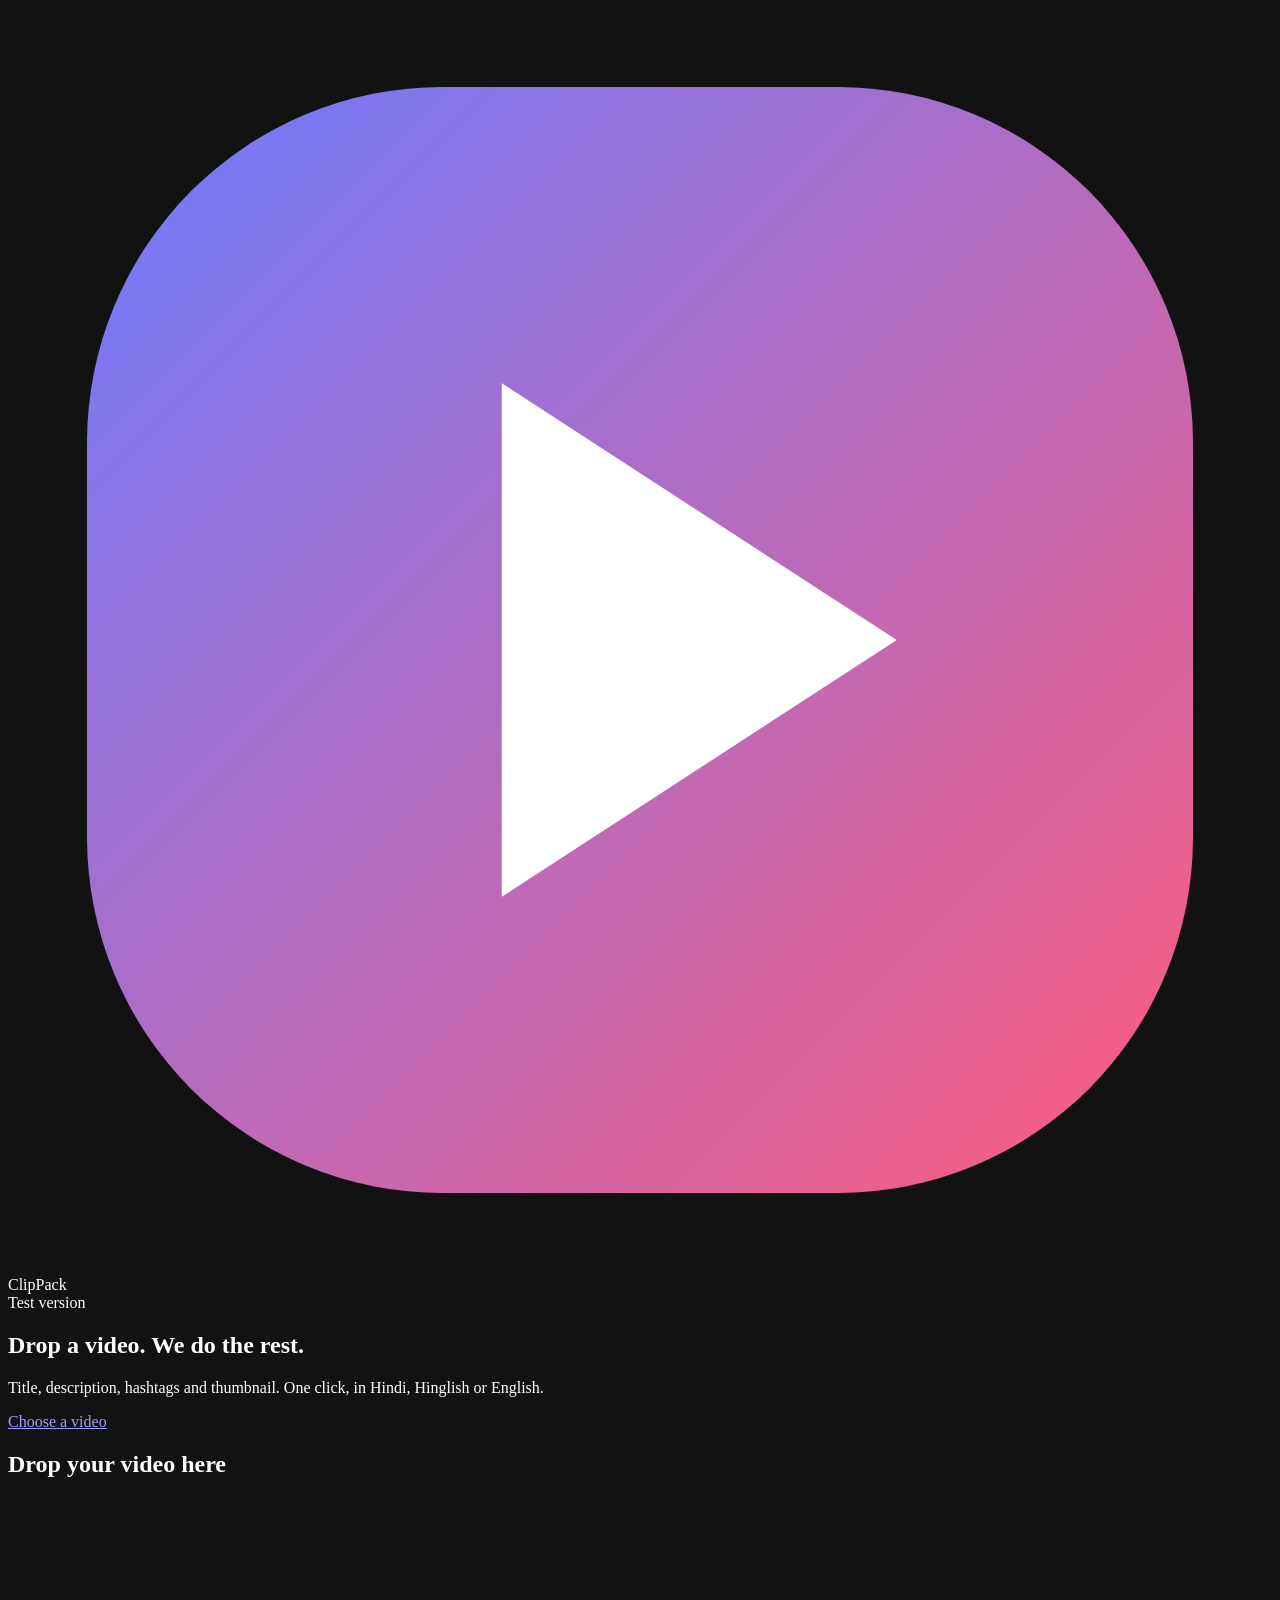
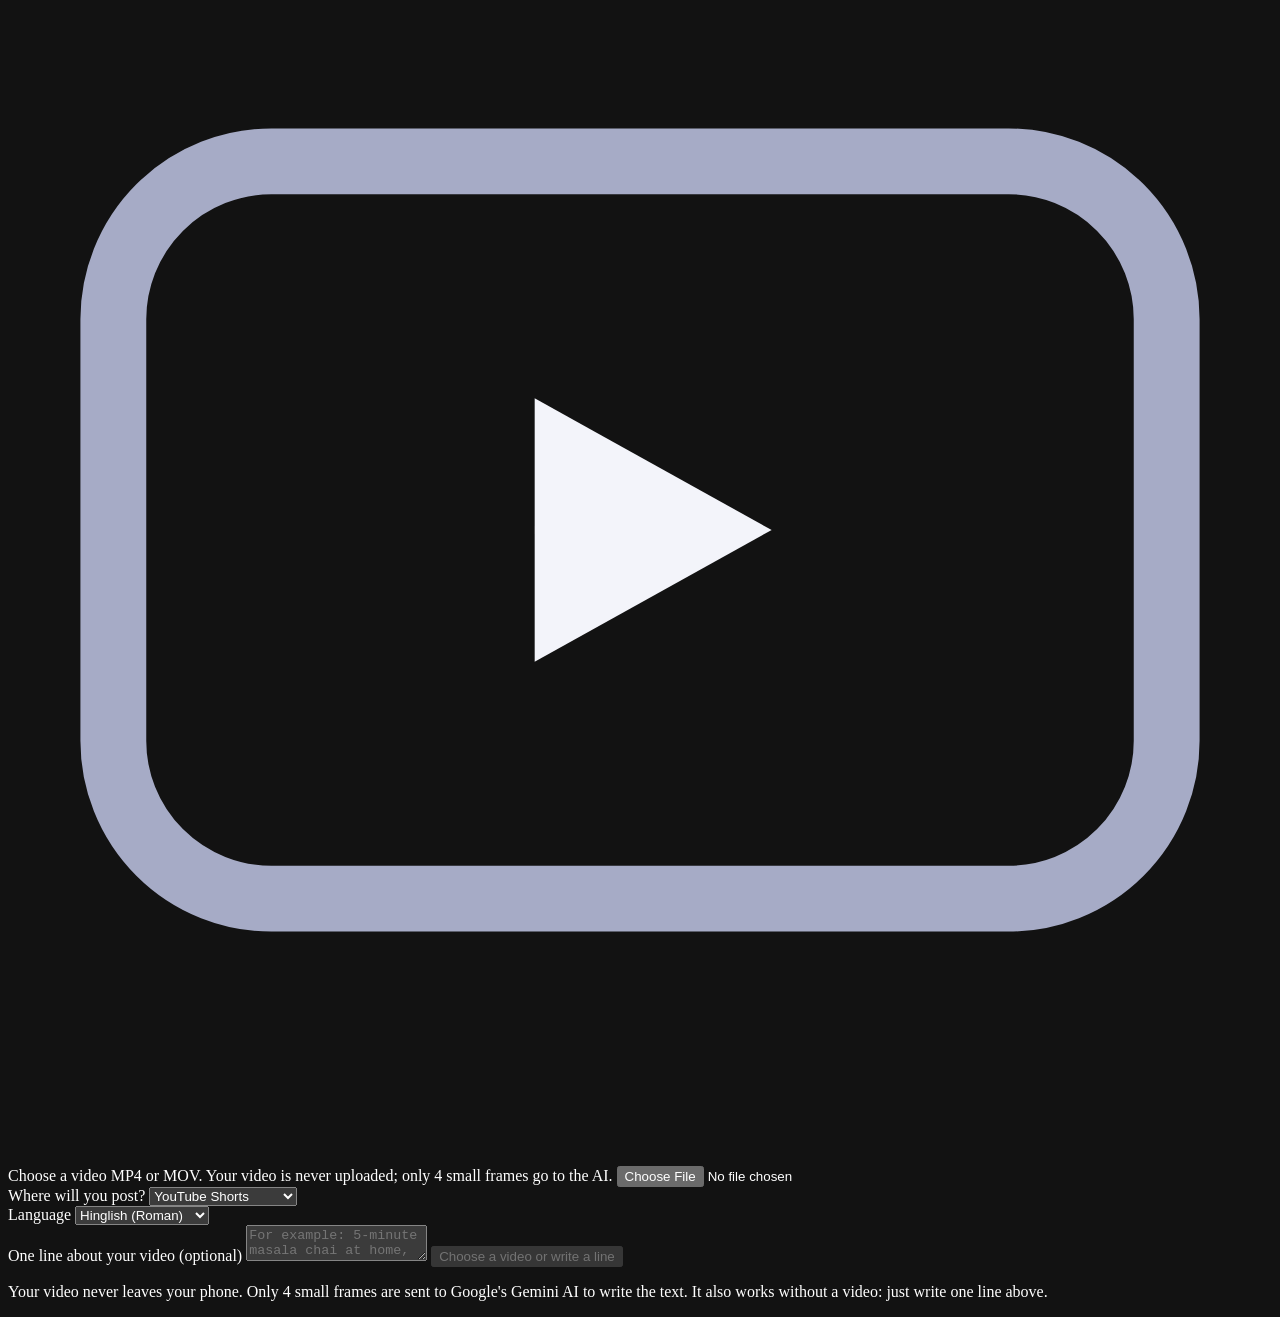
==== index.html @ c379666c "Create index.html" ====
<!doctype html>
<html lang="en">
<head>
<meta charset="utf-8">
<meta name="viewport" content="width=device-width, initial-scale=1, viewport-fit=cover">
<meta name="color-scheme" content="dark">
<title>ClipPack: drop in a video, we do the rest</title>
<meta name="description" content="Drop in a short video and get a title, description, hashtags and thumbnail in one click.">
<link rel="preconnect" href="https://fonts.googleapis.com">
<link rel="preconnect" href="https://fonts.gstatic.com" crossorigin>
<link href="https://fonts.googleapis.com/css2?family=Plus+Jakarta+Sans:wght@600;700;800&family=Hind:wght@400;500;700&display=swap" rel="stylesheet">
<link rel="stylesheet" href="style.css">
</head>
<body>

<section class="hero" id="hero">
  <div class="stage3d" aria-hidden="true"><div class="stars" id="stars"></div><div class="tilt" id="tilt"><div class="ring" id="ring"></div></div></div>
  <nav class="nav">
    <div class="brand">
      <svg viewBox="0 0 32 32" aria-hidden="true"><defs><linearGradient id="lg" x1="0" y1="0" x2="1" y2="1"><stop offset="0" stop-color="#6C7BFF"/><stop offset="1" stop-color="#FF5C7C"/></linearGradient></defs><rect x="2" y="2" width="28" height="28" rx="9" fill="url(#lg)"/><path d="M12.5 9.5v13l10-6.5z" fill="#fff"/></svg>
      ClipPack
    </div>
    <span class="pill">Test version</span>
  </nav>
  <div class="hero-copy">
    <div class="in">
      <h1>Drop a video. We do the rest.</h1>
      <p class="lede">Title, description, hashtags and thumbnail. One click, in Hindi, Hinglish or English.</p>
      <a class="cta" href="#studio">Choose a video</a>
    </div>
  </div>
</section>

<main class="studio" id="studio">
  <div class="panel">
    <h2>Drop your video here</h2>

    <label class="drop" id="drop" for="file">
      <svg viewBox="0 0 48 48" fill="none" aria-hidden="true"><rect x="4" y="10" width="40" height="28" rx="6" stroke="#A6ABC6" stroke-width="2.5"/><path d="M20 19v10l9-5z" fill="#F3F4FA"/></svg>
      <span class="drop-title" id="dropTitle">Choose a video</span>
      <span class="drop-sub" id="dropSub">MP4 or MOV. Your video is never uploaded; only 4 small frames go to the AI.</span>
    </label>
    <input class="sr" id="file" type="file" accept="video/*">

    <div class="grid">
      <div>
        <label class="field" for="platform">Where will you post?</label>
        <select id="platform">
          <option value="ytshorts">YouTube Shorts</option>
          <option value="ytlong">YouTube (long video)</option>
          <option value="reels">Instagram Reels</option>
          <option value="fb">Facebook</option>
        </select>
      </div>
      <div>
        <label class="field" for="lang">Language</label>
        <select id="lang">
          <option value="hinglish">Hinglish (Roman)</option>
          <option value="hindi">Hindi (Devanagari)</option>
          <option value="english">English</option>
        </select>
      </div>
    </div>

    <label class="field" for="hint">One line about your video (optional)</label>
    <textarea id="hint" placeholder="For example: 5-minute masala chai at home, or: my first day at the gym"></textarea>

    <button class="primary" id="go" type="button" disabled>Choose a video or write a line</button>
    <button class="ghost" id="stop" type="button" hidden style="margin-top:10px;width:100%">Stop</button>
    <div class="bar" id="bar" aria-hidden="true"></div>
    <p id="status" role="status" aria-live="polite"></p>
    <p class="note">Your video never leaves your phone. Only 4 small frames are sent to Google's Gemini AI to write the text. It also works without a video: just write one line above.</p>
  </div>

  <section class="out" id="stripWrap" hidden>
    <div class="sec-h"><h2>Video frames</h2></div>
    <p class="note" style="margin:0 0 12px">Tap a frame to use it for the thumbnail.</p>
    <div class="strip" id="strip"></div>
  </section>

  <section class="out" id="results" hidden>
    <p class="summary reveal" id="summary" style="--i:0"></p>

    <div class="block reveal" style="--i:1">
      <div class="sec-h"><h2>Title</h2></div>
      <ul class="titles" id="titles"></ul>
    </div>

    <div class="block reveal" style="--i:2">
      <div class="sec-h"><h2>Description</h2><button class="ghost" type="button" data-copy="description">Copy</button></div>
      <p class="pre" id="description"></p>
    </div>

    <div class="block reveal" style="--i:3">
      <div class="sec-h"><h2>Hashtags</h2><button class="ghost" type="button" data-copy="hashtags">Copy</button></div>
      <ul class="chips" id="hashtags"></ul>
    </div>

    <div class="block reveal" style="--i:4">
      <div class="sec-h"><h2>Tags (YouTube)</h2><button class="ghost" type="button" data-copy="tags">Copy</button></div>
      <p class="tags" id="tags"></p>
    </div>

    <div class="block reveal" style="--i:5">
      <div class="sec-h"><h2>Best time to post</h2></div>
      <p class="besttime" id="besttime"></p>
    </div>

    <div class="block reveal" style="--i:6">
      <div class="sec-h"><h2>Comment reply ideas</h2></div>
      <ul class="replies" id="replies"></ul>
    </div>

    <div class="block reveal" style="--i:7">
      <div class="sec-h"><h2>Thumbnail</h2></div>
      <div class="stylebar" id="stylebar" role="group" aria-label="Thumbnail style">
        <button class="stylechip" type="button" data-style="bold" aria-pressed="true">Bold</button>
        <button class="stylechip" type="button" data-style="minimal" aria-pressed="false">Minimal</button>
        <button class="stylechip" type="button" data-style="emoji" aria-pressed="false">Emoji</button>
        <button class="stylechip" type="button" data-style="ai" aria-pressed="false" id="aiChip" hidden>AI Photo</button>
      </div>
      <button class="ghost" id="genThumb" type="button" style="width:100%;margin-bottom:14px">Generate AI photo (beta, free)</button>
      <p id="thumbAiStatus" class="note" role="status" aria-live="polite"></p>
      <div class="tiltbox" id="tiltbox"><div class="tiltwrap" id="tiltwrap"><canvas id="thumb" width="1080" height="1920" aria-label="Thumbnail preview"></canvas></div></div>
      <div class="thumbbar">
        <div>
          <label class="field" for="thumbText">Text on the thumbnail</label>
          <input type="text" id="thumbText" maxlength="30">
        </div>
        <button class="primary" id="dl" type="button">Save thumbnail</button>
      </div>
      <p id="dlmsg" class="note" role="status"></p>
    </div>

    <p class="foot reveal" style="--i:8">This doesn't use trending data yet, only your video frames and your line. Read the AI's suggestions once before posting.</p>
  </section>
</main>

<script src="hero.js"></script>

<script src="app.js"></script>
</body>
</html>
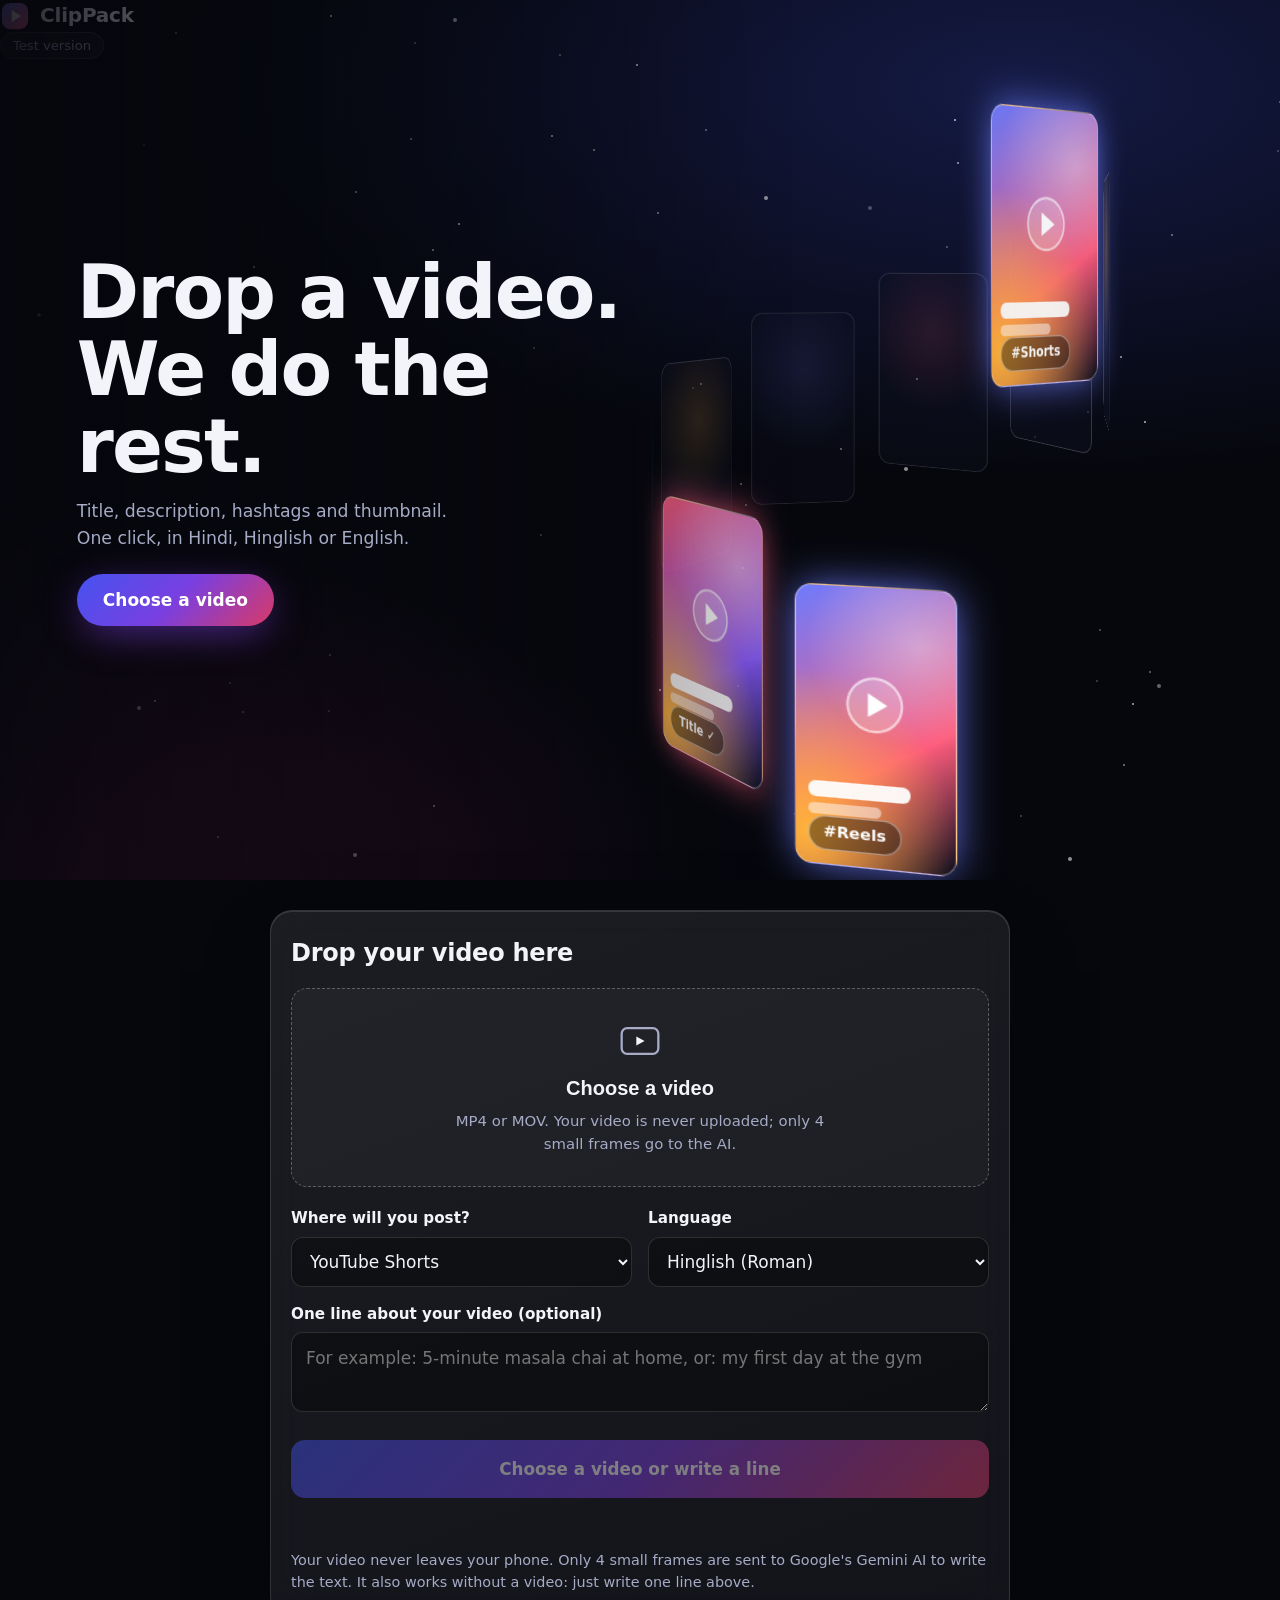
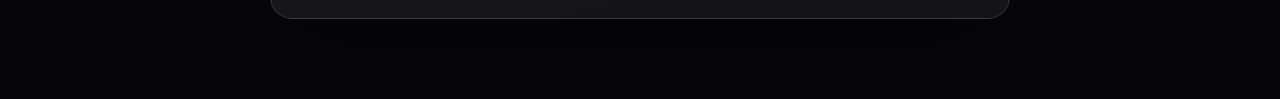
==== commit 3006f87c: "Update index.html" ====
--- a/index.html
+++ b/index.html
@@ -141,3 +141,4 @@
 <script src="app.js"></script>
 </body>
 </html>
+
--- a/style.css
+++ b/style.css
@@ -0,0 +1,156 @@
+:root{
+  --bg:#06070D; --bg2:#0C0E1B; --glass:rgba(255,255,255,.055); --glass2:rgba(255,255,255,.09);
+  --line:rgba(255,255,255,.13); --text:#F3F4FA; --mute:#A6ABC6;
+  --indigo:#6C7BFF; --coral:#FF5C7C; --gold:#FFB43A; --mint:#47E0B8; --err:#FF8A80;
+  --btn:linear-gradient(135deg,#4453F0 0%,#7A3FE0 50%,#D93A66 100%);
+  color-scheme:dark;
+  box-sizing:border-box;
+  padding-top:env(safe-area-inset-top,0px);
+  padding-bottom:env(safe-area-inset-bottom,0px);
+}
+/* This page is deliberately dark in every viewer theme; tokens are restated so theme switches never change it. */
+@media (prefers-color-scheme: dark){
+  :root:not([data-theme="light"]){ --bg:#06070D; --text:#F3F4FA; --mute:#A6ABC6; }
+}
+:root[data-theme="dark"]{ --bg:#06070D; --text:#F3F4FA; --mute:#A6ABC6; }
+html{scroll-padding-top:env(safe-area-inset-top,0px); scroll-behavior:smooth;}
+*,*::before,*::after{box-sizing:border-box;}
+body{
+  margin:0; background:var(--bg); color:var(--text);
+  font-family:"Hind",system-ui,-apple-system,"Segoe UI",sans-serif; font-size:17px; line-height:1.55;
+  overflow-x:hidden;
+}
+h1,h2,.brand{font-family:"Plus Jakarta Sans","Hind",system-ui,sans-serif; margin:0;}
+
+/* ---------- hero ---------- */
+.hero{position:relative; min-height:640px; min-height:min(100svh,880px); overflow:hidden; isolation:isolate;
+  background:radial-gradient(120% 80% at 80% 10%,#141a44 0%,transparent 55%),radial-gradient(90% 70% at 0% 100%,#3a0f2b 0%,transparent 60%),var(--bg);}
+.hero.no3d .nav{position:absolute; z-index:3; top:0; left:0; right:0; display:flex; align-items:center; justify-content:space-between; padding:18px 20px;}
+.brand{display:flex; align-items:center; gap:10px; font-weight:800; font-size:1.25rem; letter-spacing:-.01em;}
+.brand svg{width:30px; height:30px; display:block;}
+.pill{font-size:.82rem; padding:5px 12px; border:1px solid var(--line); border-radius:999px; background:var(--glass); backdrop-filter:blur(10px); -webkit-backdrop-filter:blur(10px); color:var(--mute);}
+.hero-copy{position:absolute; z-index:2; left:0; right:0; bottom:0; padding:90px 20px 34px;
+  background:linear-gradient(to top,var(--bg) 40%,rgba(6,7,13,0) 100%);}
+.hero-copy .in{max-width:560px;}
+h1{font-weight:800; font-size:clamp(2.4rem,9.4vw,4.7rem); line-height:1.02; letter-spacing:-.025em;}
+.lede{margin:14px 0 0; font-size:1.08rem; color:var(--mute); max-width:36ch;}
+.cta{display:inline-flex; align-items:center; gap:10px; margin-top:22px; min-height:52px; padding:0 26px; border-radius:999px;
+  background:var(--btn); color:#fff; font-weight:700; text-decoration:none; box-shadow:0 10px 40px -8px rgba(122,63,224,.7);}
+.cta:hover{filter:brightness(1.1);}
+.cta:focus-visible,button:focus-visible,select:focus-visible,textarea:focus-visible,input:focus-visible,.frame:focus-visible{outline:3px solid var(--gold); outline-offset:3px;}
+@media (min-width:900px){
+  .hero-copy{top:0; display:flex; align-items:center; background:linear-gradient(to right,rgba(6,7,13,.85) 0%,rgba(6,7,13,0) 62%); padding:0 6vw;}
+}
+
+
+/* ---------- 3D hero (pure CSS 3D) ---------- */
+.stage3d{position:absolute; inset:0; z-index:0; perspective:1100px; perspective-origin:50% 30%; overflow:hidden; pointer-events:none;}
+.stars{position:absolute; left:0; top:0; width:2px; height:2px; border-radius:50%;}
+.tilt{position:absolute; inset:0; transform-style:preserve-3d; will-change:transform;}
+.ring{--cw:clamp(70px,21vw,116px); --ch:calc(var(--cw) * 1.78); --r:calc(var(--cw) * 1.7);
+  position:absolute; left:50%; top:30%; width:0; height:0; transform-style:preserve-3d; will-change:transform;}
+@media (min-width:900px){ .ring{--cw:128px; left:68%; top:50%;} }
+.card3d{position:absolute; width:var(--cw); height:var(--ch); left:calc(var(--cw) / -2); top:calc(var(--ch) / -2); transform-style:preserve-3d;
+  transform:translateY(calc((var(--i) - 4) * var(--cw) * 0.38 + var(--bob,0px))) rotateY(calc(var(--i) * 40deg)) translateZ(var(--r));}
+.face{position:absolute; inset:0; border-radius:calc(var(--cw) * .11); overflow:hidden; backface-visibility:hidden; -webkit-backface-visibility:hidden; opacity:var(--o,1); border:1px solid rgba(255,255,255,.4);}
+.face.front{
+  background:radial-gradient(120% 60% at 78% 20%,rgba(255,255,255,.38),transparent 60%),radial-gradient(140% 90% at 8% 88%,var(--c3),transparent 65%),linear-gradient(150deg,var(--c1) 0%,var(--c2) 62%,#0b0d1c 100%);
+  box-shadow:0 0 34px -4px var(--c1);}
+.face.back{transform:rotateY(180deg); background:#0b0d1c;}
+.face.back::before{content:""; position:absolute; inset:0; background:radial-gradient(90% 60% at 50% 30%,var(--c1),transparent 70%); opacity:.35;}
+.play{position:absolute; left:50%; top:42%; width:36%; aspect-ratio:1; transform:translate(-50%,-50%); border-radius:50%; background:rgba(255,255,255,.2); border:2px solid rgba(255,255,255,.6);}
+.play::after{content:""; position:absolute; left:36%; top:26%; width:38%; height:48%; background:#fff; clip-path:polygon(0 0,100% 50%,0 100%);}
+.bar{position:absolute; left:8%; right:8%; bottom:33%; height:1.6%; background:rgba(255,255,255,.28); border-radius:4px;}
+.bar::before{content:""; display:block; width:38%; height:100%; background:#fff; border-radius:4px;}
+.l1{position:absolute; left:8%; bottom:24%; width:64%; height:5.5%; background:rgba(255,255,255,.94); border-radius:6px;}
+.l2{position:absolute; left:8%; bottom:17.5%; width:46%; height:4%; background:rgba(255,255,255,.5); border-radius:6px;}
+.chip{position:absolute; left:8%; bottom:5%; font:700 calc(var(--cw) * .1)/1 "Plus Jakarta Sans",system-ui,sans-serif; color:#fff; padding:.5em .85em; border-radius:99px; background:rgba(0,0,0,.4); border:1px solid rgba(255,255,255,.45);}
+
+/* ---------- studio ---------- */
+.studio{max-width:780px; margin:0 auto; padding:30px 20px 80px;}
+.panel{position:relative; padding:24px 20px; border:1px solid var(--line); border-radius:22px;
+  background:linear-gradient(160deg,var(--glass2),var(--glass)); backdrop-filter:blur(18px); -webkit-backdrop-filter:blur(18px);
+  box-shadow:0 30px 80px -30px rgba(0,0,0,.8), inset 0 1px 0 rgba(255,255,255,.12);}
+.panel h2{font-size:1.5rem; font-weight:800; letter-spacing:-.01em; margin-bottom:16px;}
+.drop{display:flex; flex-direction:column; align-items:center; text-align:center; gap:6px; cursor:pointer; padding:30px 16px;
+  border:1.5px dashed rgba(255,255,255,.28); border-radius:16px; background:rgba(255,255,255,.03); transition:border-color .2s, background .2s;}
+.drop:hover{border-color:var(--indigo); background:rgba(108,123,255,.08);}
+.drop:focus-within{outline:3px solid var(--gold); outline-offset:3px;}
+.drop.has{border-style:solid; border-color:var(--mint); background:rgba(71,224,184,.07);}
+.drop svg{width:44px; height:44px; margin-bottom:4px;}
+.drop-title{font-family:"Plus Jakarta Sans","Hind",sans-serif; font-weight:800; font-size:1.25rem; overflow-wrap:anywhere;}
+.drop-sub{color:var(--mute); font-size:.93rem; max-width:40ch;}
+.sr{position:absolute; width:1px; height:1px; overflow:hidden; clip:rect(0 0 0 0); white-space:nowrap;}
+.grid{display:grid; grid-template-columns:1fr; gap:16px; margin:20px 0 16px;}
+@media (min-width:560px){.grid{grid-template-columns:1fr 1fr;}}
+label.field{display:block; font-weight:700; margin:0 0 6px; font-size:.95rem;}
+select,textarea,input[type=text]{width:100%; font:inherit; color:var(--text); background:rgba(0,0,0,.35); border:1px solid var(--line); border-radius:12px; padding:12px 14px; min-height:50px;}
+select option{background:#12142a; color:#F3F4FA;}
+textarea{resize:vertical; min-height:80px;}
+button{font:inherit; cursor:pointer;}
+.primary{position:relative; width:100%; min-height:58px; margin-top:20px; border:0; border-radius:14px; background:var(--btn); color:#fff; font-weight:700; font-size:1.05rem;
+  box-shadow:0 14px 44px -12px rgba(122,63,224,.85), inset 0 1px 0 rgba(255,255,255,.3); transition:transform .15s, filter .15s;}
+.primary:hover:not(:disabled){filter:brightness(1.12); transform:translateY(-1px);}
+.primary:active:not(:disabled){transform:translateY(1px);}
+.primary:disabled{opacity:.45; cursor:not-allowed; box-shadow:none;}
+.ghost{min-height:42px; padding:0 16px; border:1px solid var(--line); border-radius:12px; background:var(--glass); color:var(--text); font-weight:500; white-space:nowrap;}
+.ghost:hover{border-color:var(--indigo); background:rgba(108,123,255,.12);}
+.bar{height:3px; margin-top:16px; border-radius:3px; background:rgba(255,255,255,.08); overflow:hidden; opacity:0; transition:opacity .3s;}
+.bar.on{opacity:1;}
+.bar::after{content:""; display:block; height:100%; width:40%; background:linear-gradient(90deg,transparent,var(--indigo),var(--coral),transparent); animation:slide 1.3s linear infinite;}
+@keyframes slide{from{transform:translateX(-100%)}to{transform:translateX(260%)}}
+#status{min-height:1.6em; margin:12px 0 0; font-weight:500;}
+#status.err{color:var(--err);} #status.ok{color:var(--mint);}
+.note{color:var(--mute); font-size:.9rem; margin:12px 0 0;}
+
+/* ---------- results ---------- */
+section.out{margin-top:40px;}
+.sec-h{display:flex; align-items:center; justify-content:space-between; gap:12px; margin-bottom:12px;}
+.sec-h h2{font-size:1.2rem; font-weight:800;}
+.summary{margin:0 0 6px; padding:14px 16px; border-left:3px solid var(--gold); background:var(--glass); border-radius:0 12px 12px 0; color:var(--text);}
+.block{padding:22px 0; border-top:1px solid var(--line);}
+.reveal{opacity:0; transform:translateY(18px);}
+.show .reveal{animation:rise .7s cubic-bezier(.2,.7,.2,1) both; animation-delay:calc(var(--i,0) * 90ms);}
+@keyframes rise{to{opacity:1; transform:none;}}
+
+.strip{position:relative; display:grid; grid-template-columns:repeat(4,1fr); gap:8px; padding:26px 10px; background:rgba(255,255,255,.04); border:1px solid var(--line); border-radius:14px;}
+.strip::before,.strip::after{content:""; position:absolute; left:0; right:0; height:8px; background:repeating-linear-gradient(90deg,rgba(255,255,255,.18) 0 8px,transparent 8px 20px);}
+.strip::before{top:9px;} .strip::after{bottom:9px;}
+.frame{position:relative; padding:0; border:2px solid transparent; background:#000; overflow:hidden; aspect-ratio:3/4; border-radius:8px; transition:transform .2s, border-color .2s, box-shadow .2s;}
+.frame:hover{transform:translateY(-3px);}
+.frame img{width:100%; height:100%; object-fit:cover; display:block;}
+.frame[aria-pressed="true"]{border-color:var(--gold); box-shadow:0 0 0 3px rgba(255,180,58,.25), 0 12px 30px -8px rgba(255,180,58,.6);}
+.frame .tag{position:absolute; left:0; bottom:0; background:var(--gold); color:#1A1200; font-size:.72rem; font-weight:700; padding:1px 7px;}
+
+.titles{list-style:none; margin:0; padding:0;}
+.titles li{display:flex; align-items:flex-start; justify-content:space-between; gap:14px; padding:16px 0; border-bottom:1px solid var(--line);}
+.titles li:first-child{padding-top:4px;} .titles li:last-child{border-bottom:0;}
+.titles .t{font-weight:700; font-size:1.18rem; line-height:1.35; overflow-wrap:anywhere;}
+.titles .n{display:block; margin-top:4px; font-weight:400; color:var(--mute); font-size:.85rem;}
+.pre{white-space:pre-wrap; margin:0; padding:16px; background:var(--glass); border:1px solid var(--line); border-radius:14px; overflow-wrap:anywhere;}
+.chips{display:flex; flex-wrap:wrap; gap:8px; margin:0; padding:0; list-style:none;}
+.chips li{padding:6px 12px; border:1px solid rgba(108,123,255,.5); background:rgba(108,123,255,.12); border-radius:999px; font-weight:500; overflow-wrap:anywhere;}
+.tags{color:var(--mute); font-size:.95rem;}
+.besttime{margin:0; padding:14px 16px; background:rgba(71,224,184,.1); border:1px solid rgba(71,224,184,.4); border-radius:14px; color:var(--text); font-weight:500;}
+.replies{list-style:none; margin:0; padding:0; display:grid; gap:10px;}
+.replies li{display:flex; align-items:flex-start; justify-content:space-between; gap:12px; padding:12px 14px; background:var(--glass); border:1px solid var(--line); border-radius:14px; overflow-wrap:anywhere;}
+.stylebar{display:flex; gap:8px; margin:0 0 14px;}
+.stylechip{min-height:40px; padding:0 16px; border-radius:999px; border:1px solid var(--line); background:transparent; color:var(--mute); font-weight:600; font:inherit;}
+.stylechip[aria-pressed="true"]{background:var(--btn); color:#fff; border-color:transparent;}
+.note.err{color:var(--err);}
+.stylechip[hidden]{display:none;}
+
+.tiltbox{perspective:1000px; display:flex; justify-content:center; padding:26px 0 14px;}
+.tiltwrap{position:relative; transform-style:preserve-3d; transform:rotateX(var(--rx,0deg)) rotateY(var(--ry,0deg)); transition:transform .18s ease-out;}
+.tiltwrap::before{content:""; position:absolute; inset:8% 6% -6%; background:var(--btn); filter:blur(46px); opacity:.55; z-index:-1; border-radius:24px;}
+canvas#thumb{display:block; max-width:100%; height:auto; max-height:min(66vh,540px); width:auto; border-radius:16px; border:1px solid var(--line); background:#000; box-shadow:0 30px 60px -20px rgba(0,0,0,.9);}
+.thumbbar{display:grid; gap:12px; grid-template-columns:1fr;}
+@media (min-width:600px){.thumbbar{grid-template-columns:1fr auto; align-items:end;}}
+.thumbbar .primary{margin-top:0; width:auto; padding:0 24px;}
+.foot{margin-top:30px; color:var(--mute); font-size:.9rem;}
+
+@media (prefers-reduced-motion: reduce){
+  html{scroll-behavior:auto;}
+  *{animation:none!important; transition:none!important;}
+  .reveal{opacity:1; transform:none;}
+}
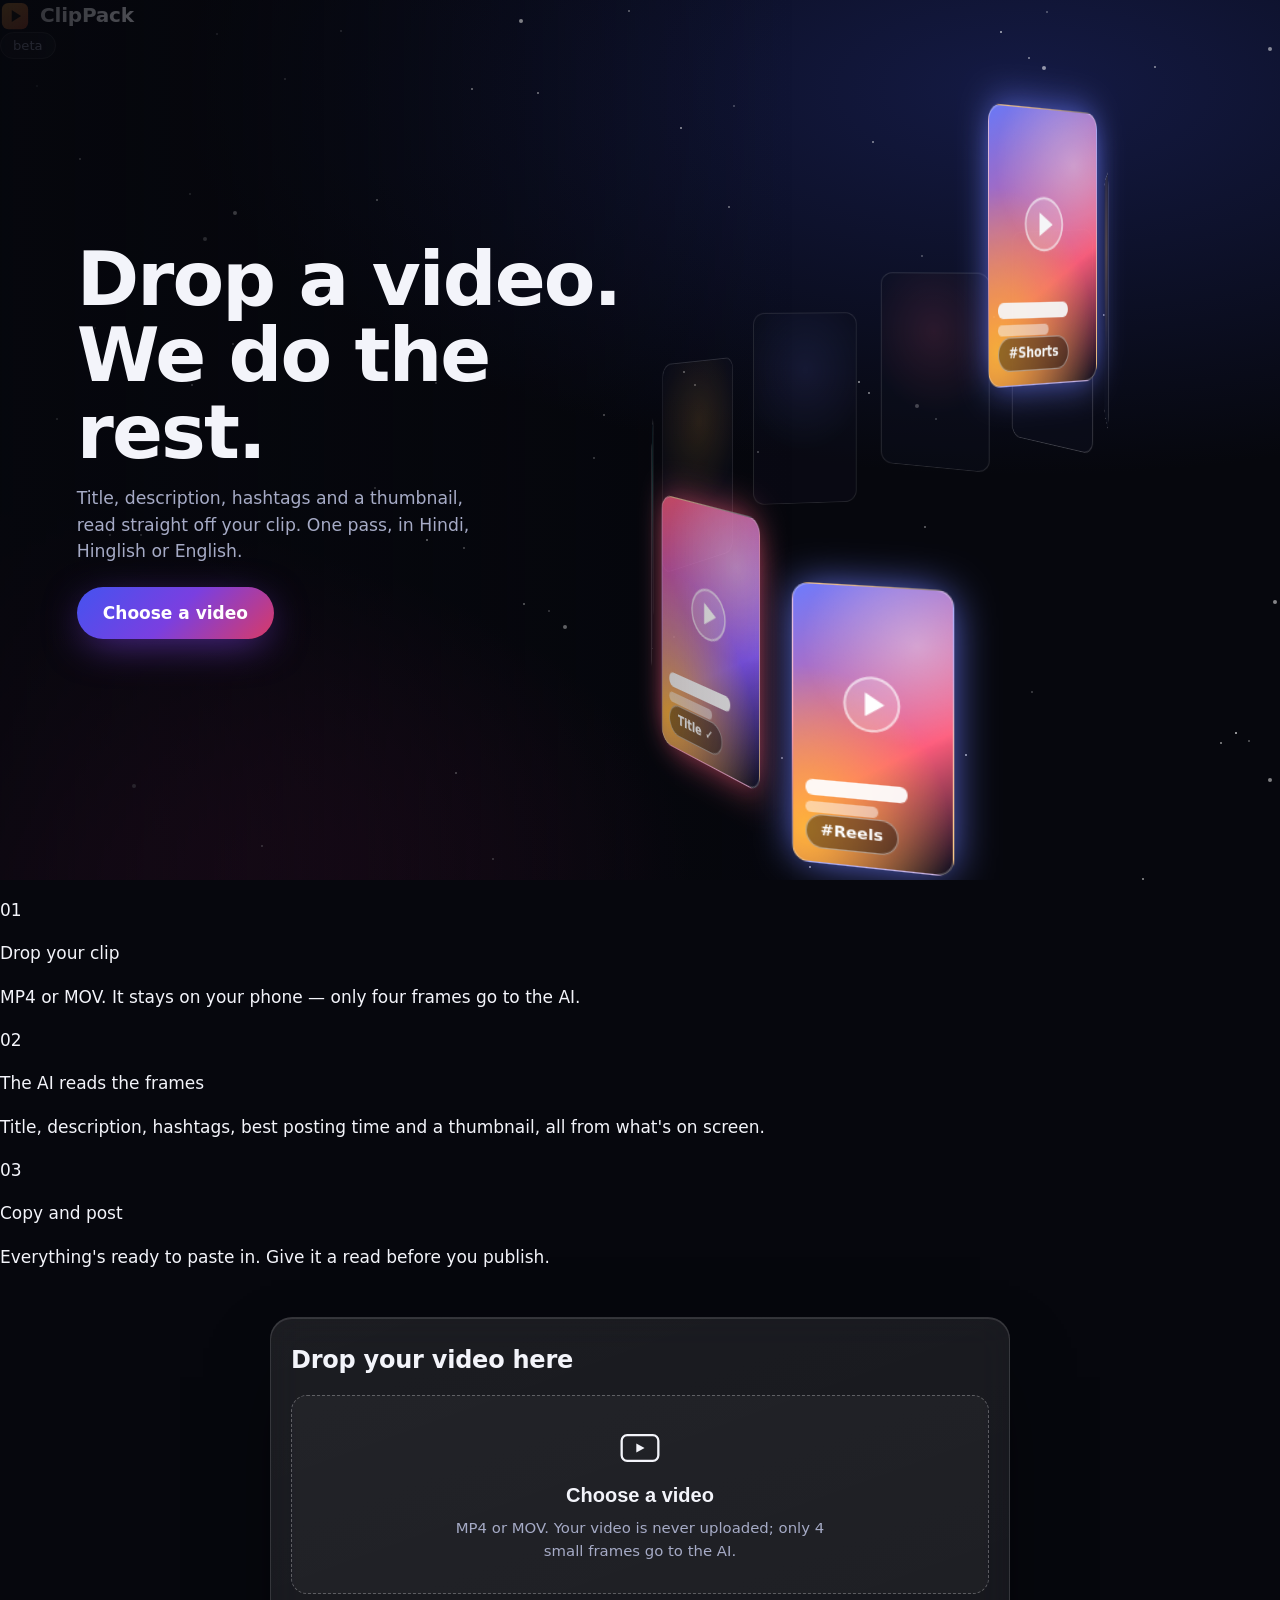
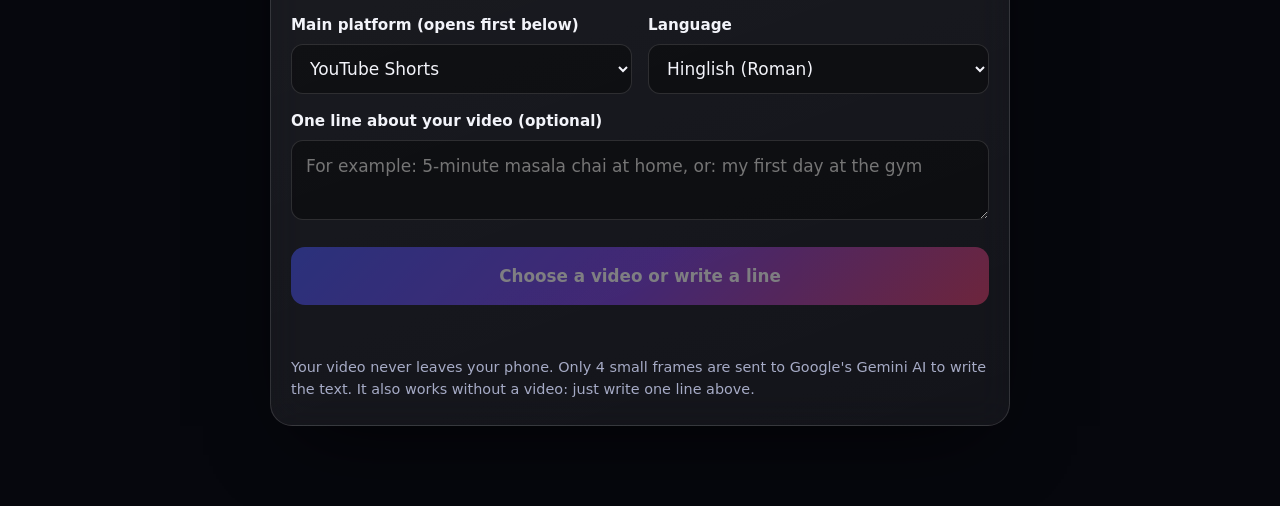
==== commit a7e6227d: "index.html Updated various elements in the index.html file including styles, text content, and struc" ====
--- a/index.html
+++ b/index.html
@@ -8,7 +8,7 @@
 <meta name="description" content="Drop in a short video and get a title, description, hashtags and thumbnail in one click.">
 <link rel="preconnect" href="https://fonts.googleapis.com">
 <link rel="preconnect" href="https://fonts.gstatic.com" crossorigin>
-<link href="https://fonts.googleapis.com/css2?family=Plus+Jakarta+Sans:wght@600;700;800&family=Hind:wght@400;500;700&display=swap" rel="stylesheet">
+<link href="https://fonts.googleapis.com/css2?family=Fraunces:opsz,wght@9..144,500;9..144,600&family=Archivo:wght@400;500;600;700&family=Space+Mono:wght@400;700&display=swap" rel="stylesheet">
 <link rel="stylesheet" href="style.css">
 </head>
 <body>
@@ -17,17 +17,35 @@
   <div class="stage3d" aria-hidden="true"><div class="stars" id="stars"></div><div class="tilt" id="tilt"><div class="ring" id="ring"></div></div></div>
   <nav class="nav">
     <div class="brand">
-      <svg viewBox="0 0 32 32" aria-hidden="true"><defs><linearGradient id="lg" x1="0" y1="0" x2="1" y2="1"><stop offset="0" stop-color="#6C7BFF"/><stop offset="1" stop-color="#FF5C7C"/></linearGradient></defs><rect x="2" y="2" width="28" height="28" rx="9" fill="url(#lg)"/><path d="M12.5 9.5v13l10-6.5z" fill="#fff"/></svg>
+      <svg viewBox="0 0 32 32" aria-hidden="true"><defs><linearGradient id="lg" x1="0" y1="0" x2="1" y2="1"><stop offset="0" stop-color="#E7A23C"/><stop offset="1" stop-color="#B7492A"/></linearGradient></defs><rect x="2" y="2" width="28" height="28" rx="7" fill="url(#lg)"/><path d="M12.5 9.5v13l10-6.5z" fill="#1B130A"/></svg>
       ClipPack
     </div>
-    <span class="pill">Test version</span>
+    <span class="pill">beta</span>
   </nav>
   <div class="hero-copy">
     <div class="in">
       <h1>Drop a video. We do the rest.</h1>
-      <p class="lede">Title, description, hashtags and thumbnail. One click, in Hindi, Hinglish or English.</p>
+      <p class="lede">Title, description, hashtags and a thumbnail, read straight off your clip. One pass, in Hindi, Hinglish or English.</p>
       <a class="cta" href="#studio">Choose a video</a>
     </div>
+  </div>
+</section>
+
+<section class="steps" aria-label="How it works">
+  <div class="step">
+    <p class="step-n">01</p>
+    <p class="step-t">Drop your clip</p>
+    <p class="step-d">MP4 or MOV. It stays on your phone — only four frames go to the AI.</p>
+  </div>
+  <div class="step">
+    <p class="step-n">02</p>
+    <p class="step-t">The AI reads the frames</p>
+    <p class="step-d">Title, description, hashtags, best posting time and a thumbnail, all from what's on screen.</p>
+  </div>
+  <div class="step">
+    <p class="step-n">03</p>
+    <p class="step-t">Copy and post</p>
+    <p class="step-d">Everything's ready to paste in. Give it a read before you publish.</p>
   </div>
 </section>
 
@@ -36,7 +54,7 @@
     <h2>Drop your video here</h2>
 
     <label class="drop" id="drop" for="file">
-      <svg viewBox="0 0 48 48" fill="none" aria-hidden="true"><rect x="4" y="10" width="40" height="28" rx="6" stroke="#A6ABC6" stroke-width="2.5"/><path d="M20 19v10l9-5z" fill="#F3F4FA"/></svg>
+      <svg viewBox="0 0 48 48" fill="none" aria-hidden="true"><rect x="4" y="10" width="40" height="28" rx="6" stroke="currentColor" stroke-width="2.5"/><path d="M20 19v10l9-5z" fill="currentColor"/></svg>
       <span class="drop-title" id="dropTitle">Choose a video</span>
       <span class="drop-sub" id="dropSub">MP4 or MOV. Your video is never uploaded; only 4 small frames go to the AI.</span>
     </label>
@@ -44,7 +62,7 @@
 
     <div class="grid">
       <div>
-        <label class="field" for="platform">Where will you post?</label>
+        <label class="field" for="platform">Main platform (opens first below)</label>
         <select id="platform">
           <option value="ytshorts">YouTube Shorts</option>
           <option value="ytlong">YouTube (long video)</option>
@@ -67,7 +85,7 @@
 
     <button class="primary" id="go" type="button" disabled>Choose a video or write a line</button>
     <button class="ghost" id="stop" type="button" hidden style="margin-top:10px;width:100%">Stop</button>
-    <div class="bar" id="bar" aria-hidden="true"></div>
+    <div class="loadbar" id="bar" aria-hidden="true"></div>
     <p id="status" role="status" aria-live="polite"></p>
     <p class="note">Your video never leaves your phone. Only 4 small frames are sent to Google's Gemini AI to write the text. It also works without a video: just write one line above.</p>
   </div>
@@ -82,36 +100,69 @@
     <p class="summary reveal" id="summary" style="--i:0"></p>
 
     <div class="block reveal" style="--i:1">
-      <div class="sec-h"><h2>Title</h2></div>
-      <ul class="titles" id="titles"></ul>
+      <div class="sec-h"><h2>Optimization score</h2></div>
+      <div class="score">
+        <div class="score-top"><span class="score-num" id="scoreNum">0</span><span class="score-max">/100</span></div>
+        <div class="score-bar"><div class="score-fill" id="scoreFill"></div></div>
+        <p class="note" id="scoreReason" style="margin-top:8px"></p>
+      </div>
     </div>
 
     <div class="block reveal" style="--i:2">
-      <div class="sec-h"><h2>Description</h2><button class="ghost" type="button" data-copy="description">Copy</button></div>
-      <p class="pre" id="description"></p>
+      <div class="sec-h"><h2>Topic</h2></div>
+      <p class="chips" style="display:flex"><span class="cat-chip" id="category"></span></p>
     </div>
 
     <div class="block reveal" style="--i:3">
-      <div class="sec-h"><h2>Hashtags</h2><button class="ghost" type="button" data-copy="hashtags">Copy</button></div>
-      <ul class="chips" id="hashtags"></ul>
+      <div class="sec-h"><h2>Hook ideas</h2></div>
+      <ul class="replies" id="hooks"></ul>
     </div>
 
     <div class="block reveal" style="--i:4">
-      <div class="sec-h"><h2>Tags (YouTube)</h2><button class="ghost" type="button" data-copy="tags">Copy</button></div>
+      <div class="sec-h"><h2>Title, description &amp; hashtags</h2><button class="ghost" type="button" id="copyAll">Copy all</button></div>
+      <div class="ptabs" id="ptabs" role="group" aria-label="Platform">
+        <button class="stylechip" type="button" data-p="ytshorts" aria-pressed="false">Shorts</button>
+        <button class="stylechip" type="button" data-p="reels" aria-pressed="false">Reels</button>
+        <button class="stylechip" type="button" data-p="fb" aria-pressed="false">Facebook</button>
+        <button class="stylechip" type="button" data-p="ytlong" aria-pressed="false">YT long</button>
+      </div>
+      <p class="titles-single" id="pTitle"></p>
+      <p class="pre" id="pDescription" style="margin-top:10px"></p>
+      <ul class="chips" id="pHashtags" style="margin-top:10px"></ul>
+    </div>
+
+    <div class="block reveal" style="--i:5">
+      <div class="sec-h"><h2>Tags (YouTube search)</h2><button class="ghost" type="button" data-copy="tags">Copy</button></div>
       <p class="tags" id="tags"></p>
     </div>
 
-    <div class="block reveal" style="--i:5">
+    <div class="block reveal" style="--i:6">
+      <div class="sec-h"><h2>Thumbnail visual idea</h2></div>
+      <p class="pre" id="thumbIdea"></p>
+    </div>
+
+    <div class="block reveal" style="--i:7">
       <div class="sec-h"><h2>Best time to post</h2></div>
       <p class="besttime" id="besttime"></p>
     </div>
 
-    <div class="block reveal" style="--i:6">
+    <div class="block reveal" style="--i:8">
+      <div class="sec-h"><h2>Reused-content check</h2></div>
+      <p class="risk" id="riskNote"></p>
+      <p class="note">A rough read from the frames only, not a copyright check. When in doubt, use your own footage and audio.</p>
+    </div>
+
+    <div class="block reveal" style="--i:9">
+      <div class="sec-h"><h2>Ways to improve it</h2></div>
+      <ol class="improve" id="improvements"></ol>
+    </div>
+
+    <div class="block reveal" style="--i:10">
       <div class="sec-h"><h2>Comment reply ideas</h2></div>
       <ul class="replies" id="replies"></ul>
     </div>
 
-    <div class="block reveal" style="--i:7">
+    <div class="block reveal" style="--i:11">
       <div class="sec-h"><h2>Thumbnail</h2></div>
       <div class="stylebar" id="stylebar" role="group" aria-label="Thumbnail style">
         <button class="stylechip" type="button" data-style="bold" aria-pressed="true">Bold</button>
@@ -132,7 +183,7 @@
       <p id="dlmsg" class="note" role="status"></p>
     </div>
 
-    <p class="foot reveal" style="--i:8">This doesn't use trending data yet, only your video frames and your line. Read the AI's suggestions once before posting.</p>
+    <p class="foot reveal" style="--i:12">This doesn't use trending data yet, only your video frames and your line. Read the AI's suggestions once before posting.</p>
   </section>
 </main>
 
@@ -141,4 +192,3 @@
 <script src="app.js"></script>
 </body>
 </html>
-
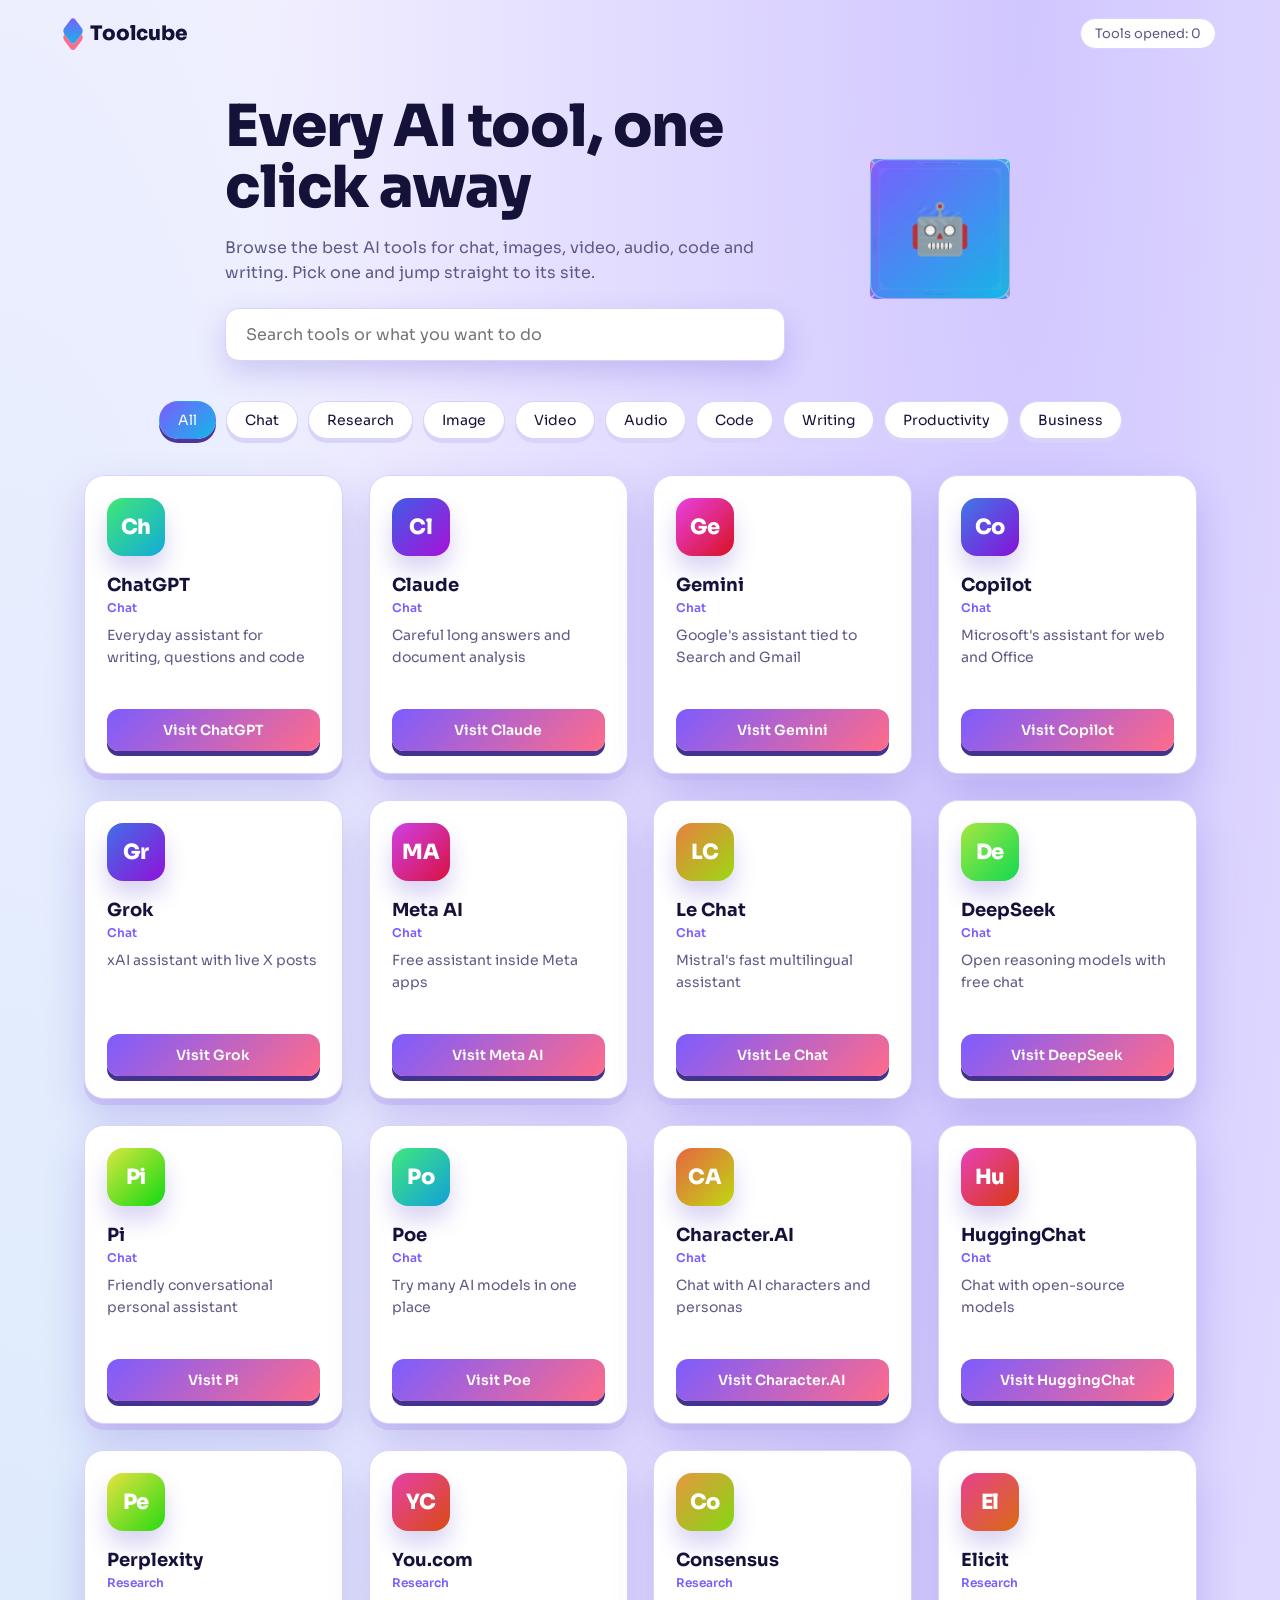
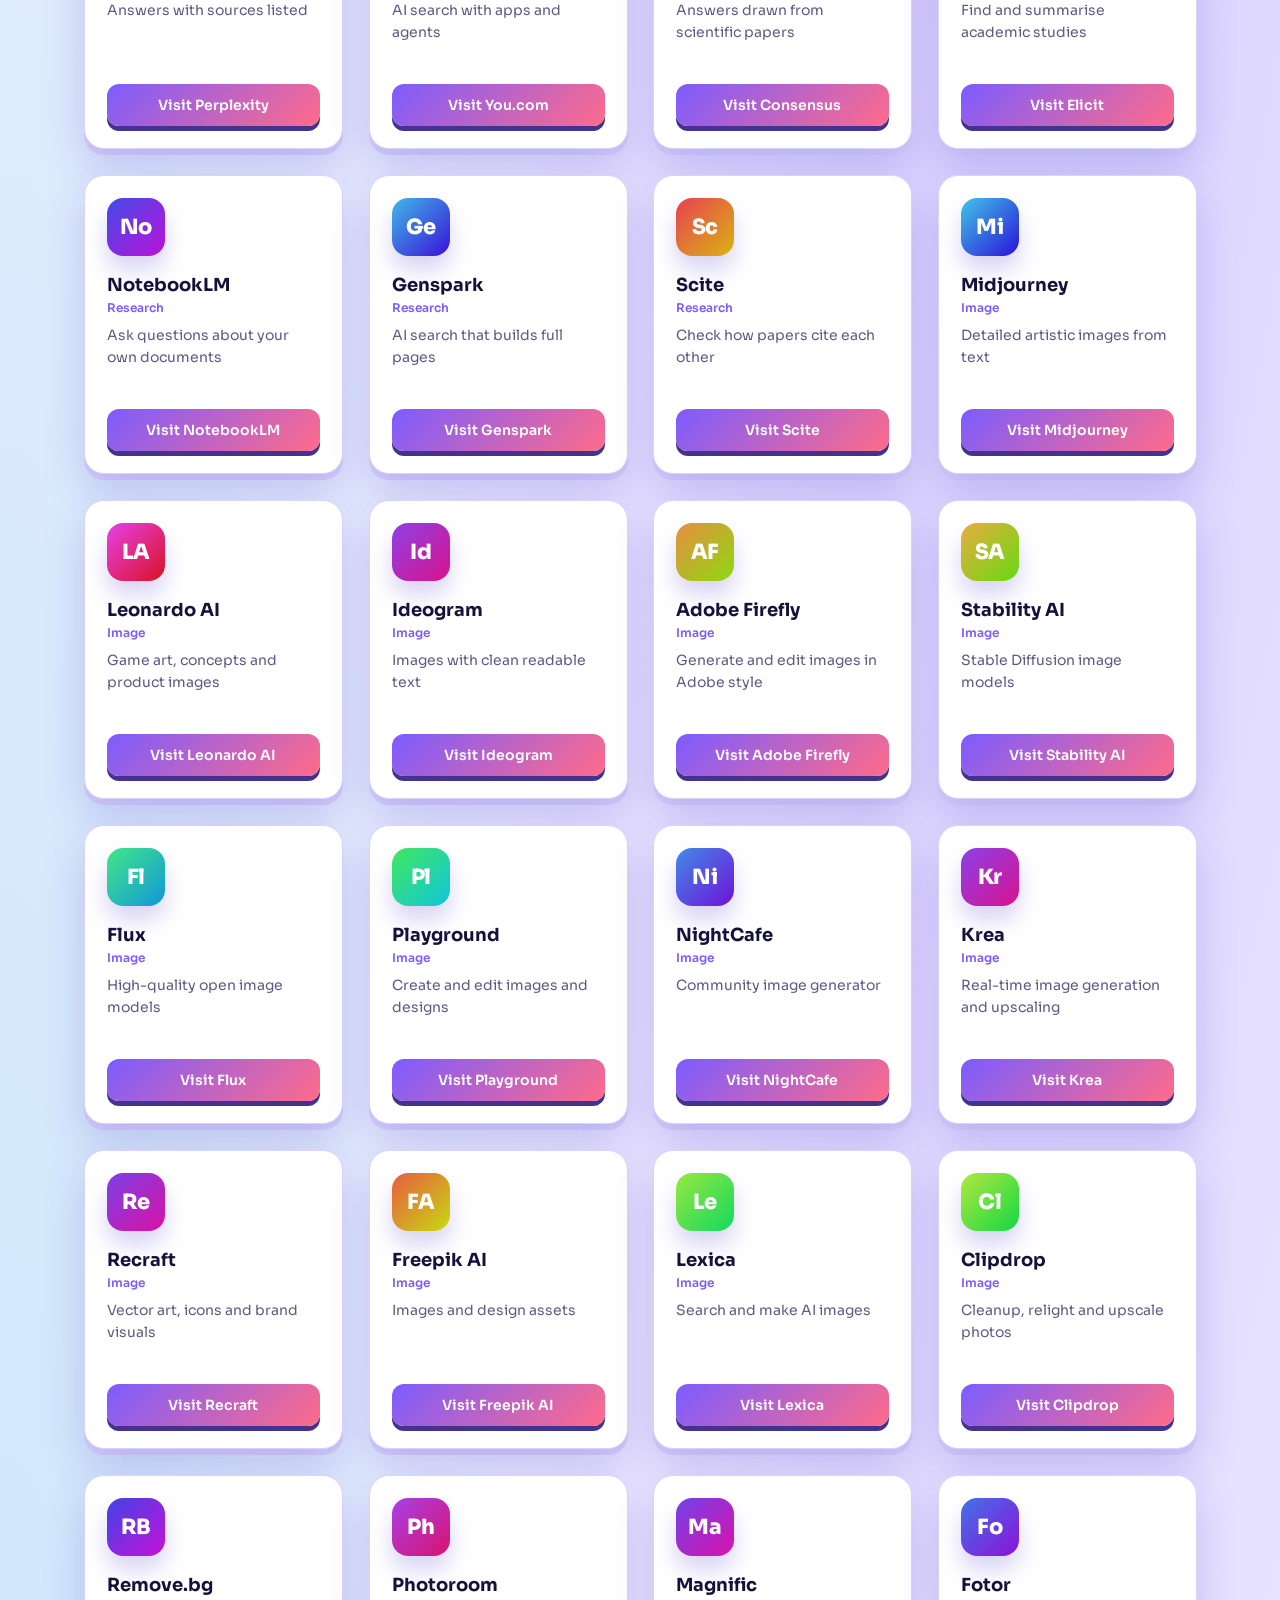
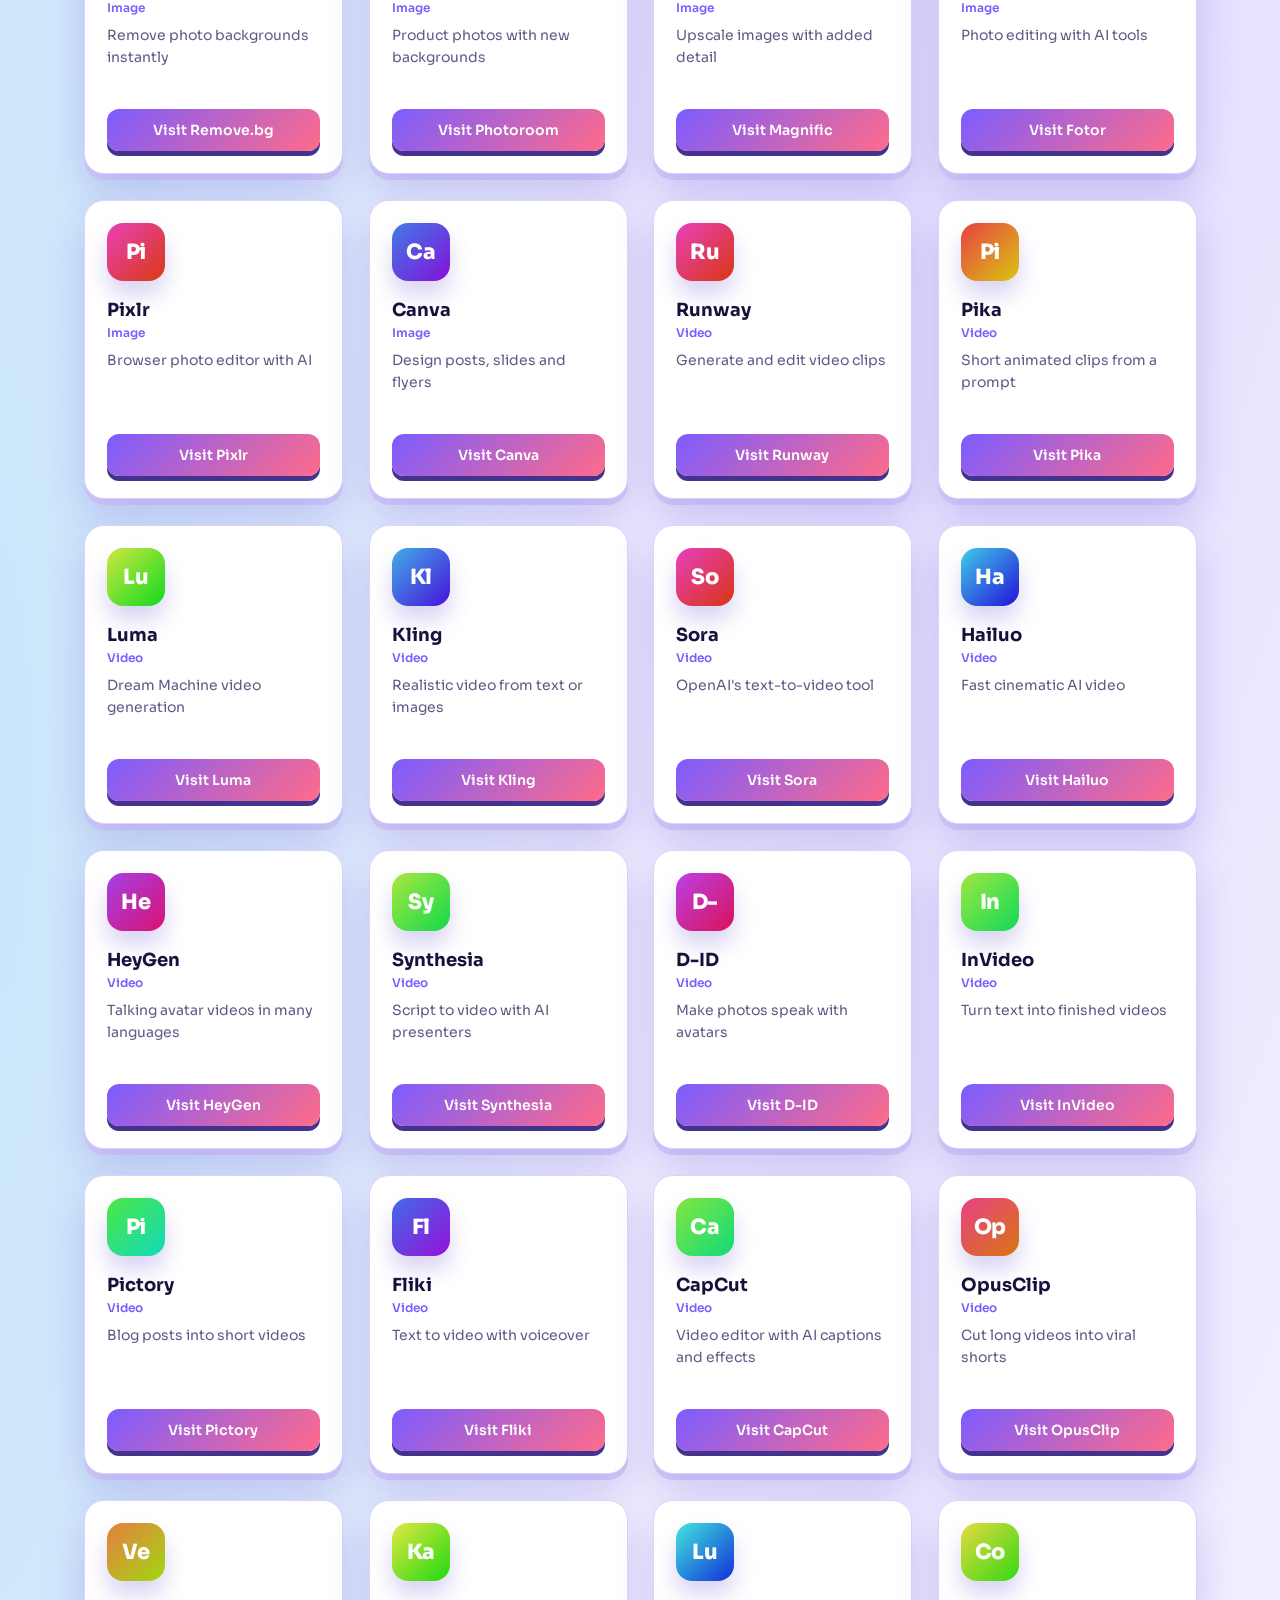
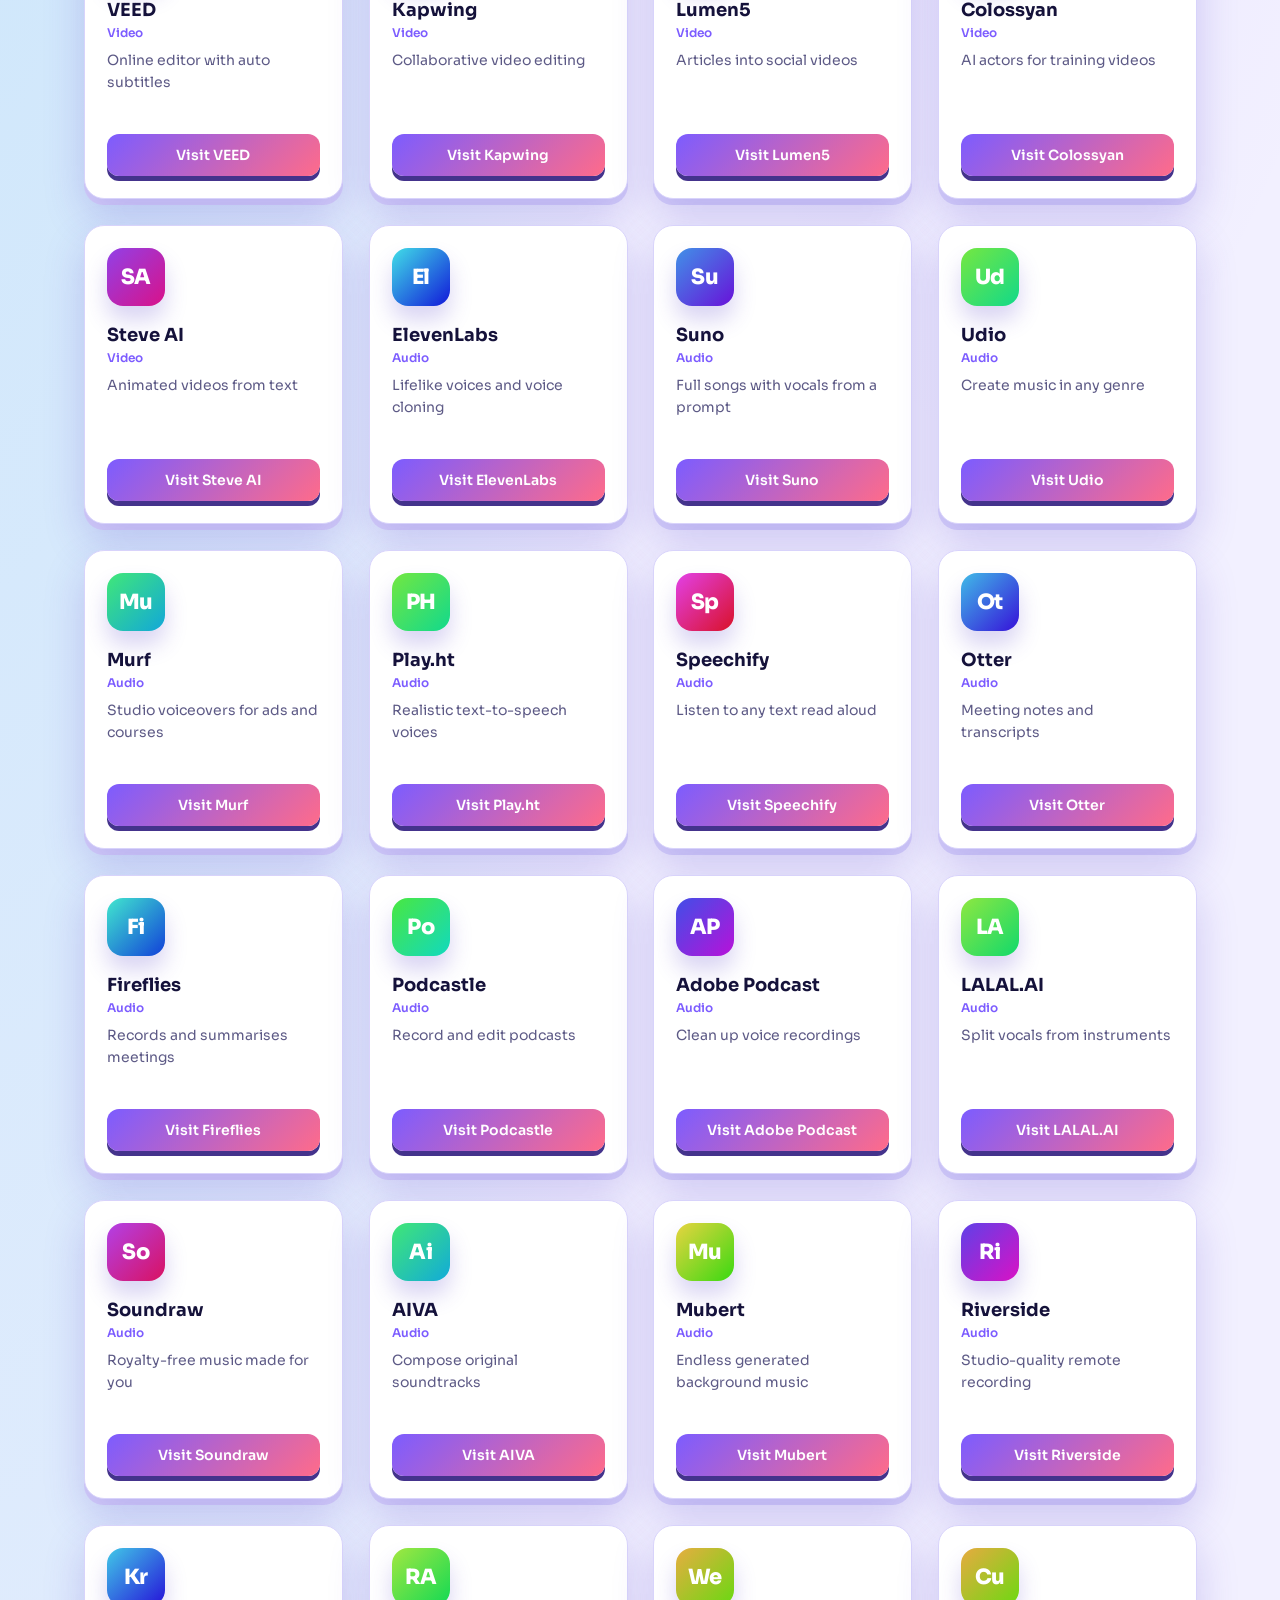
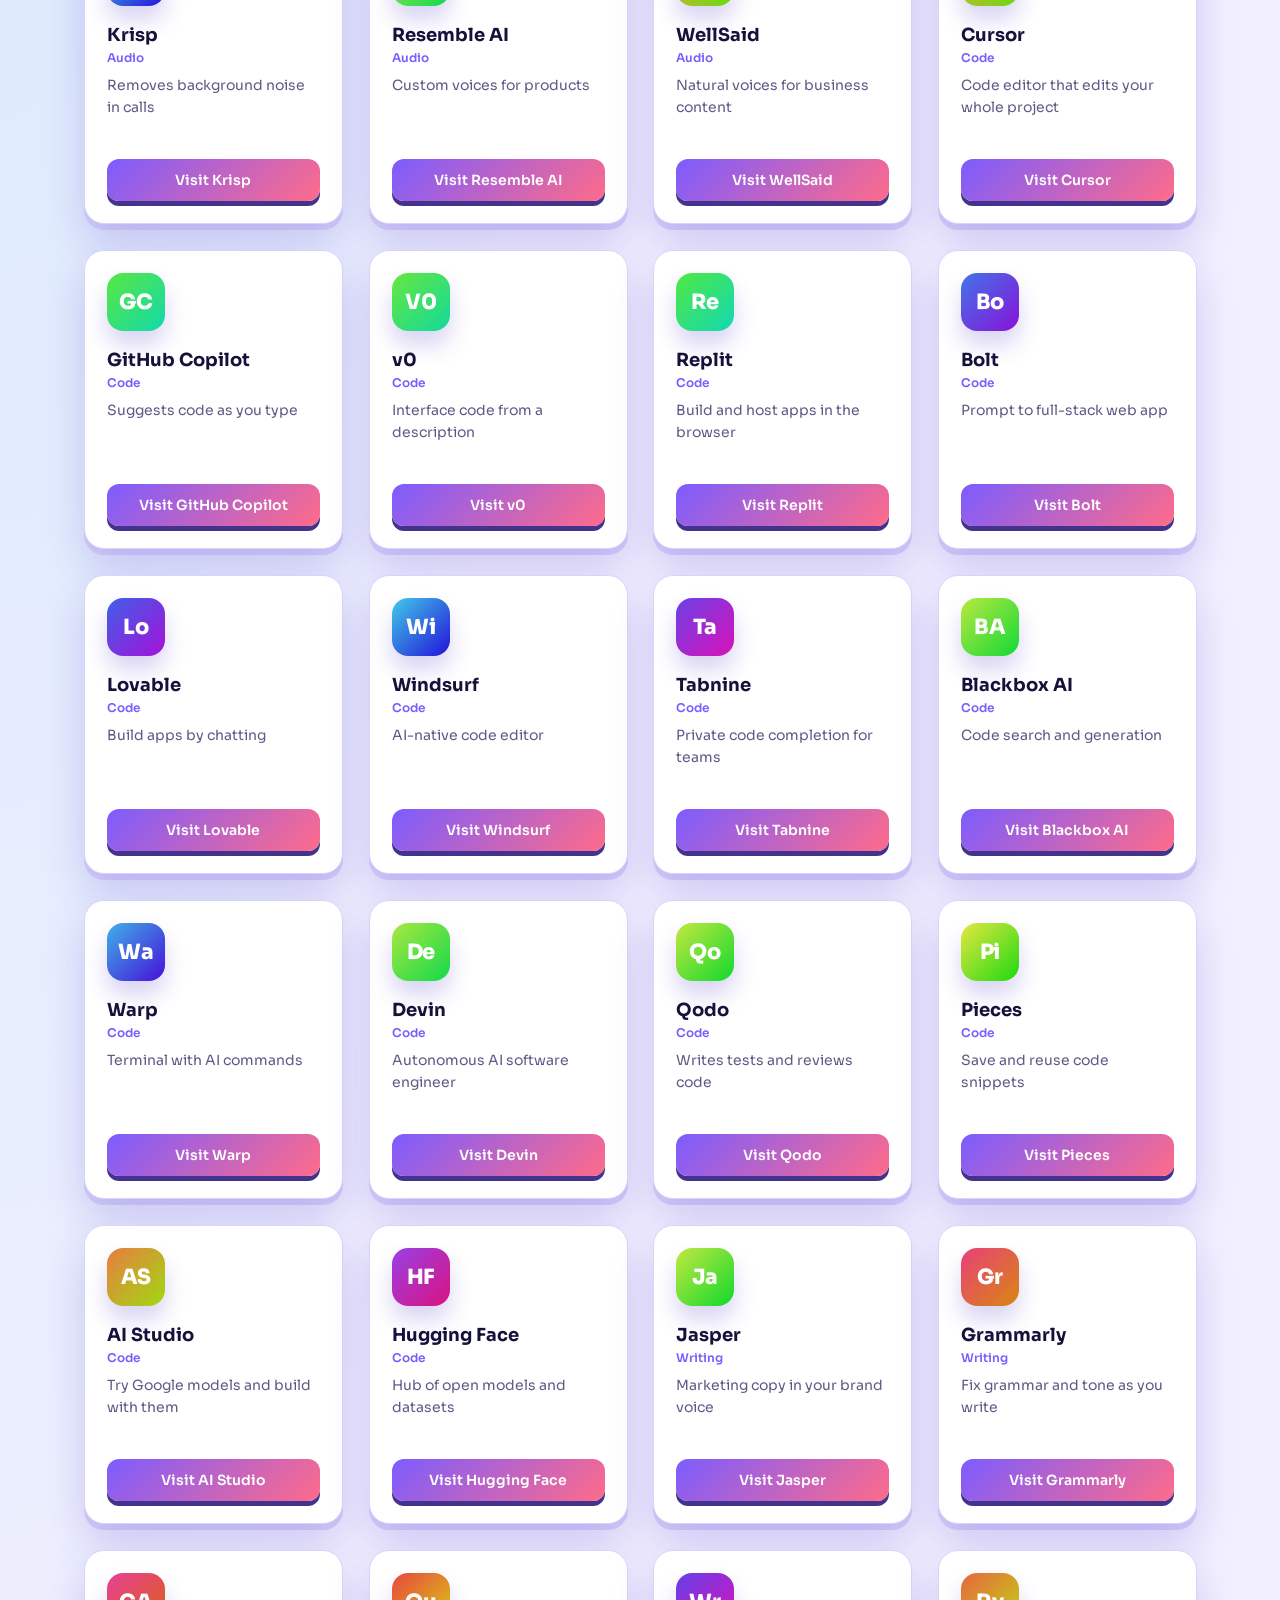
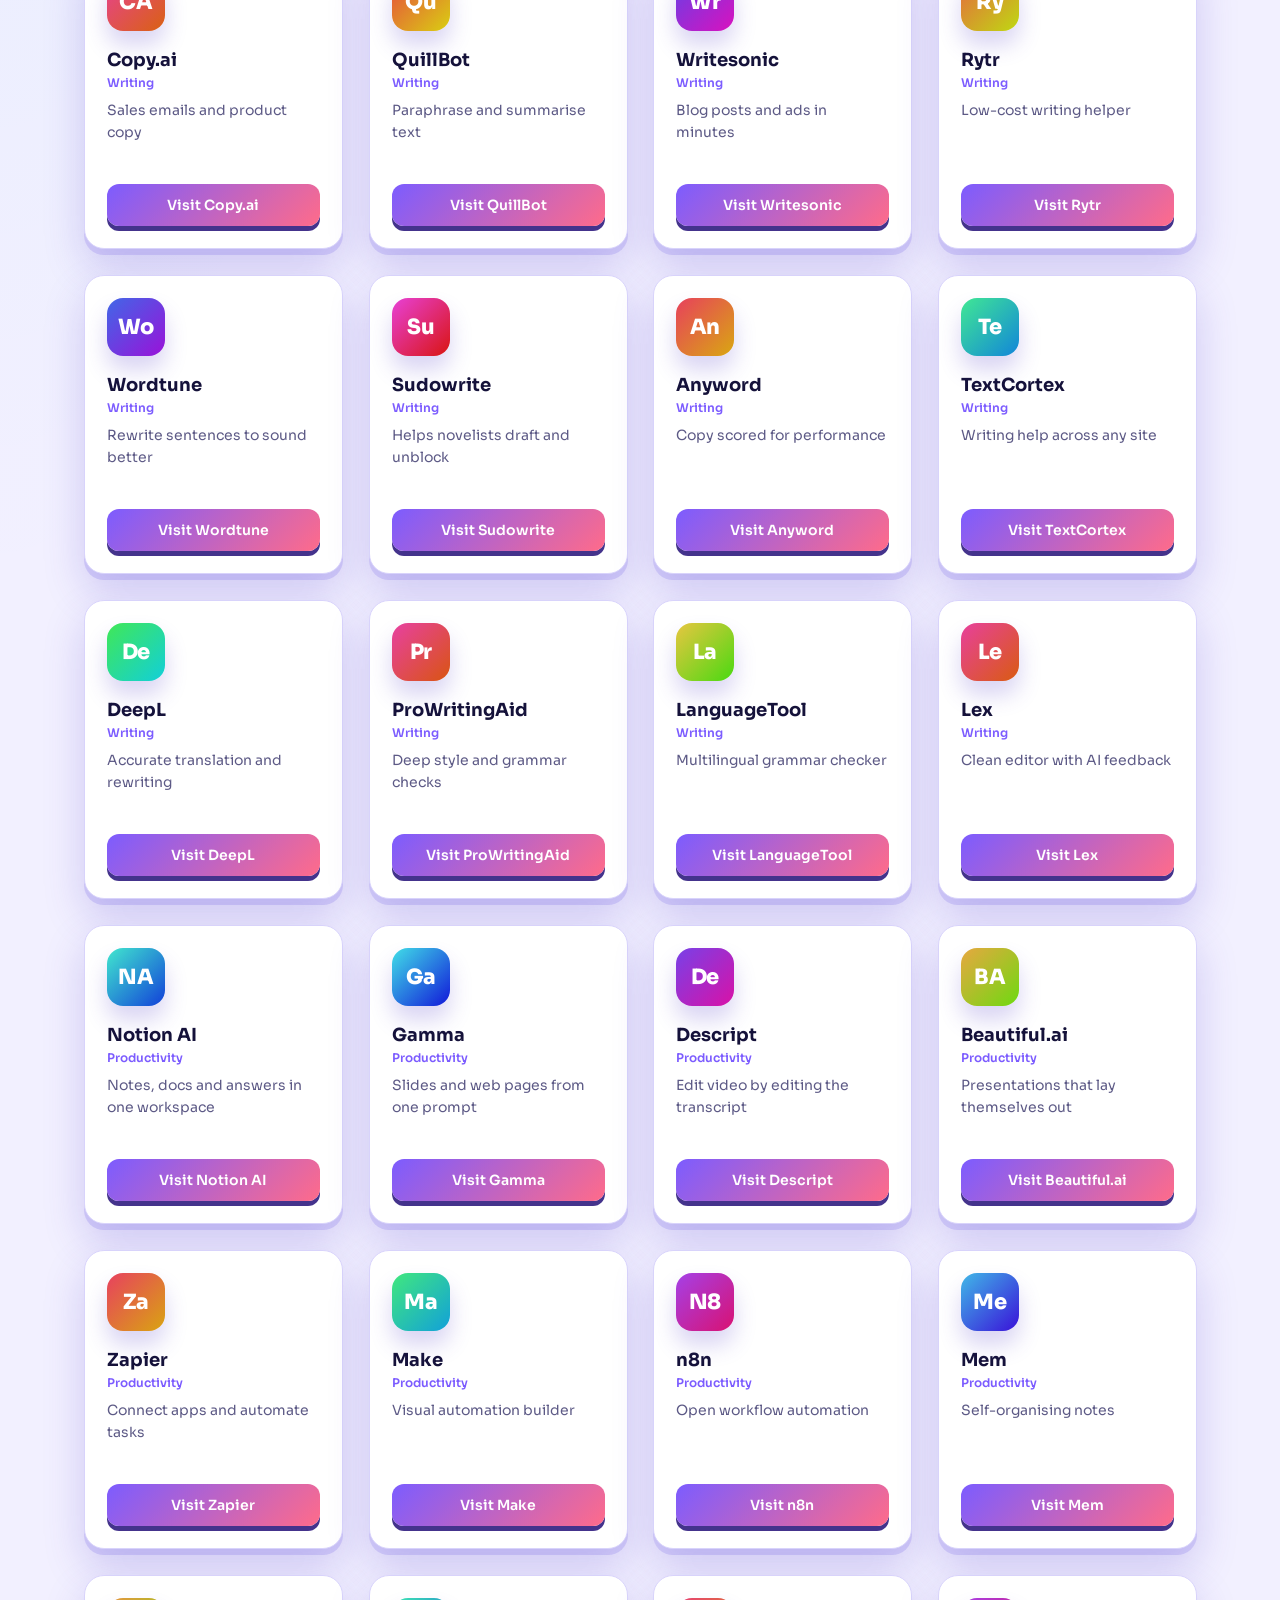
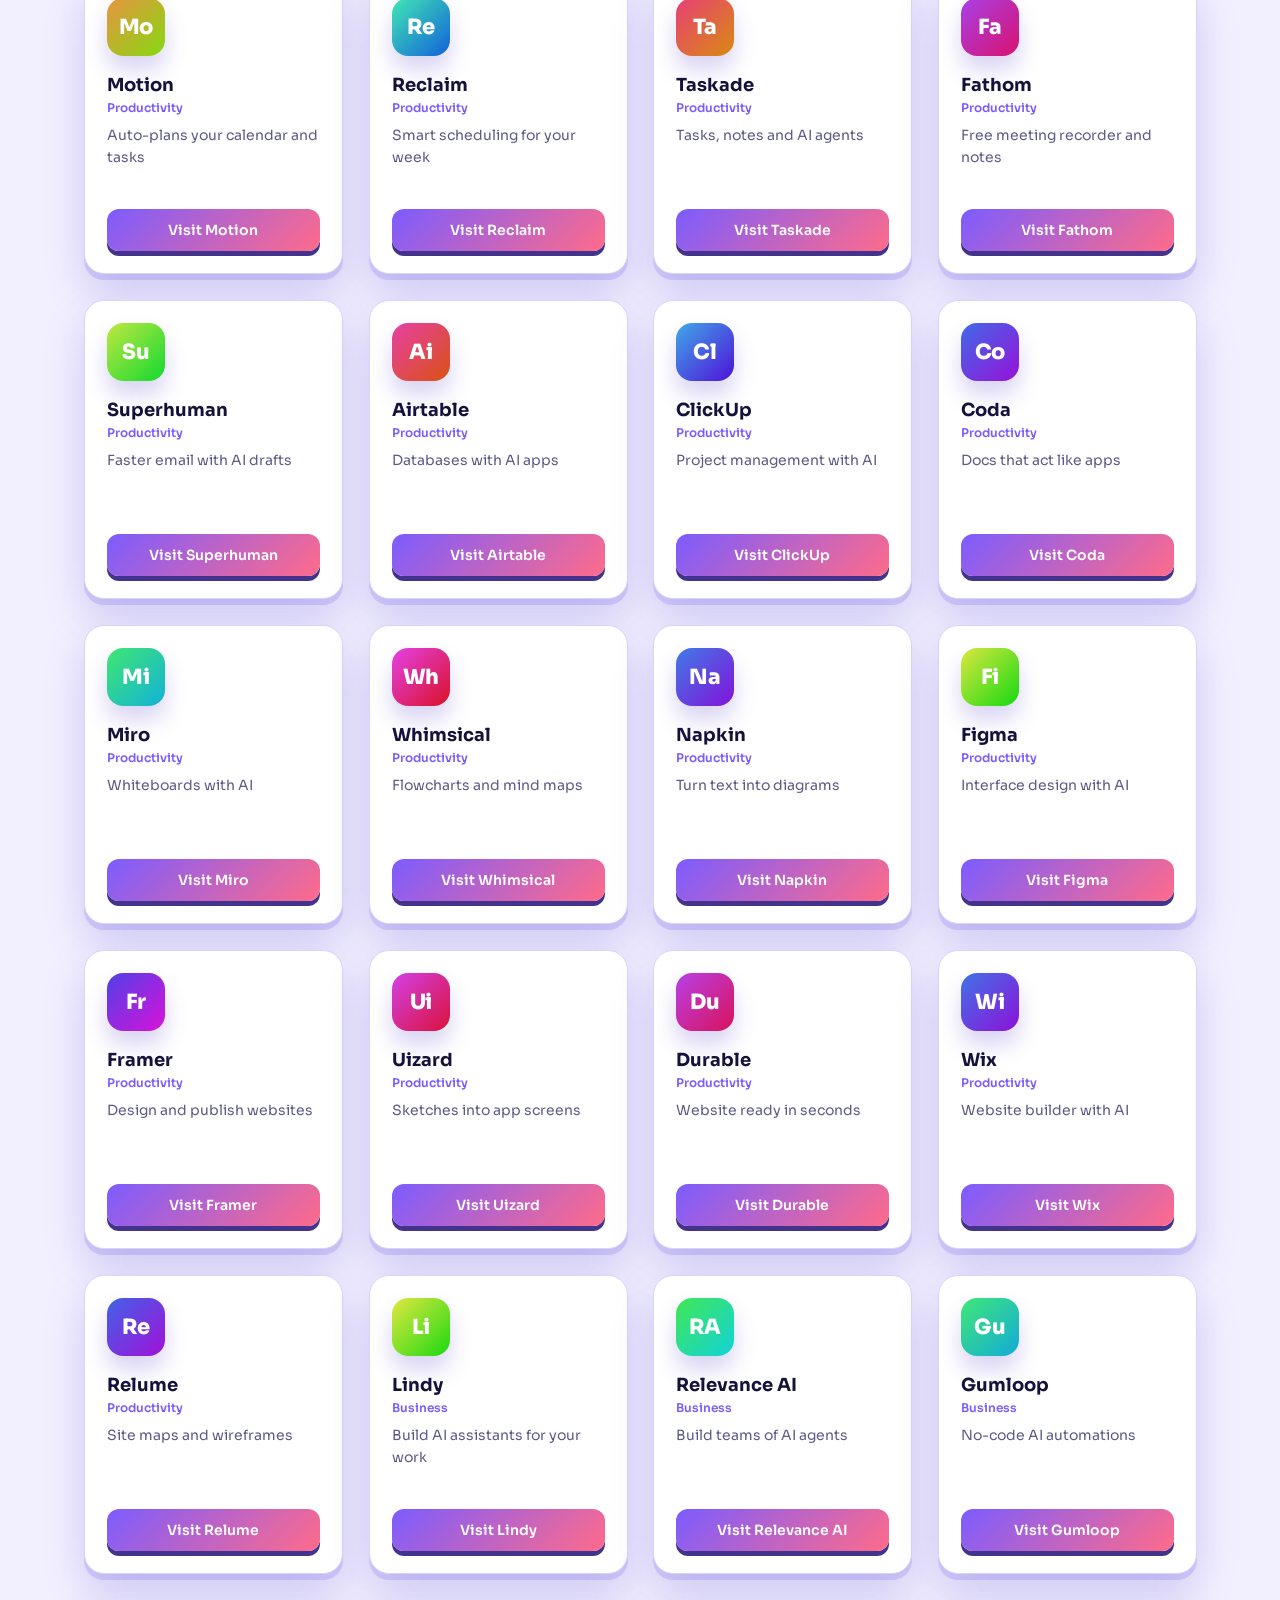
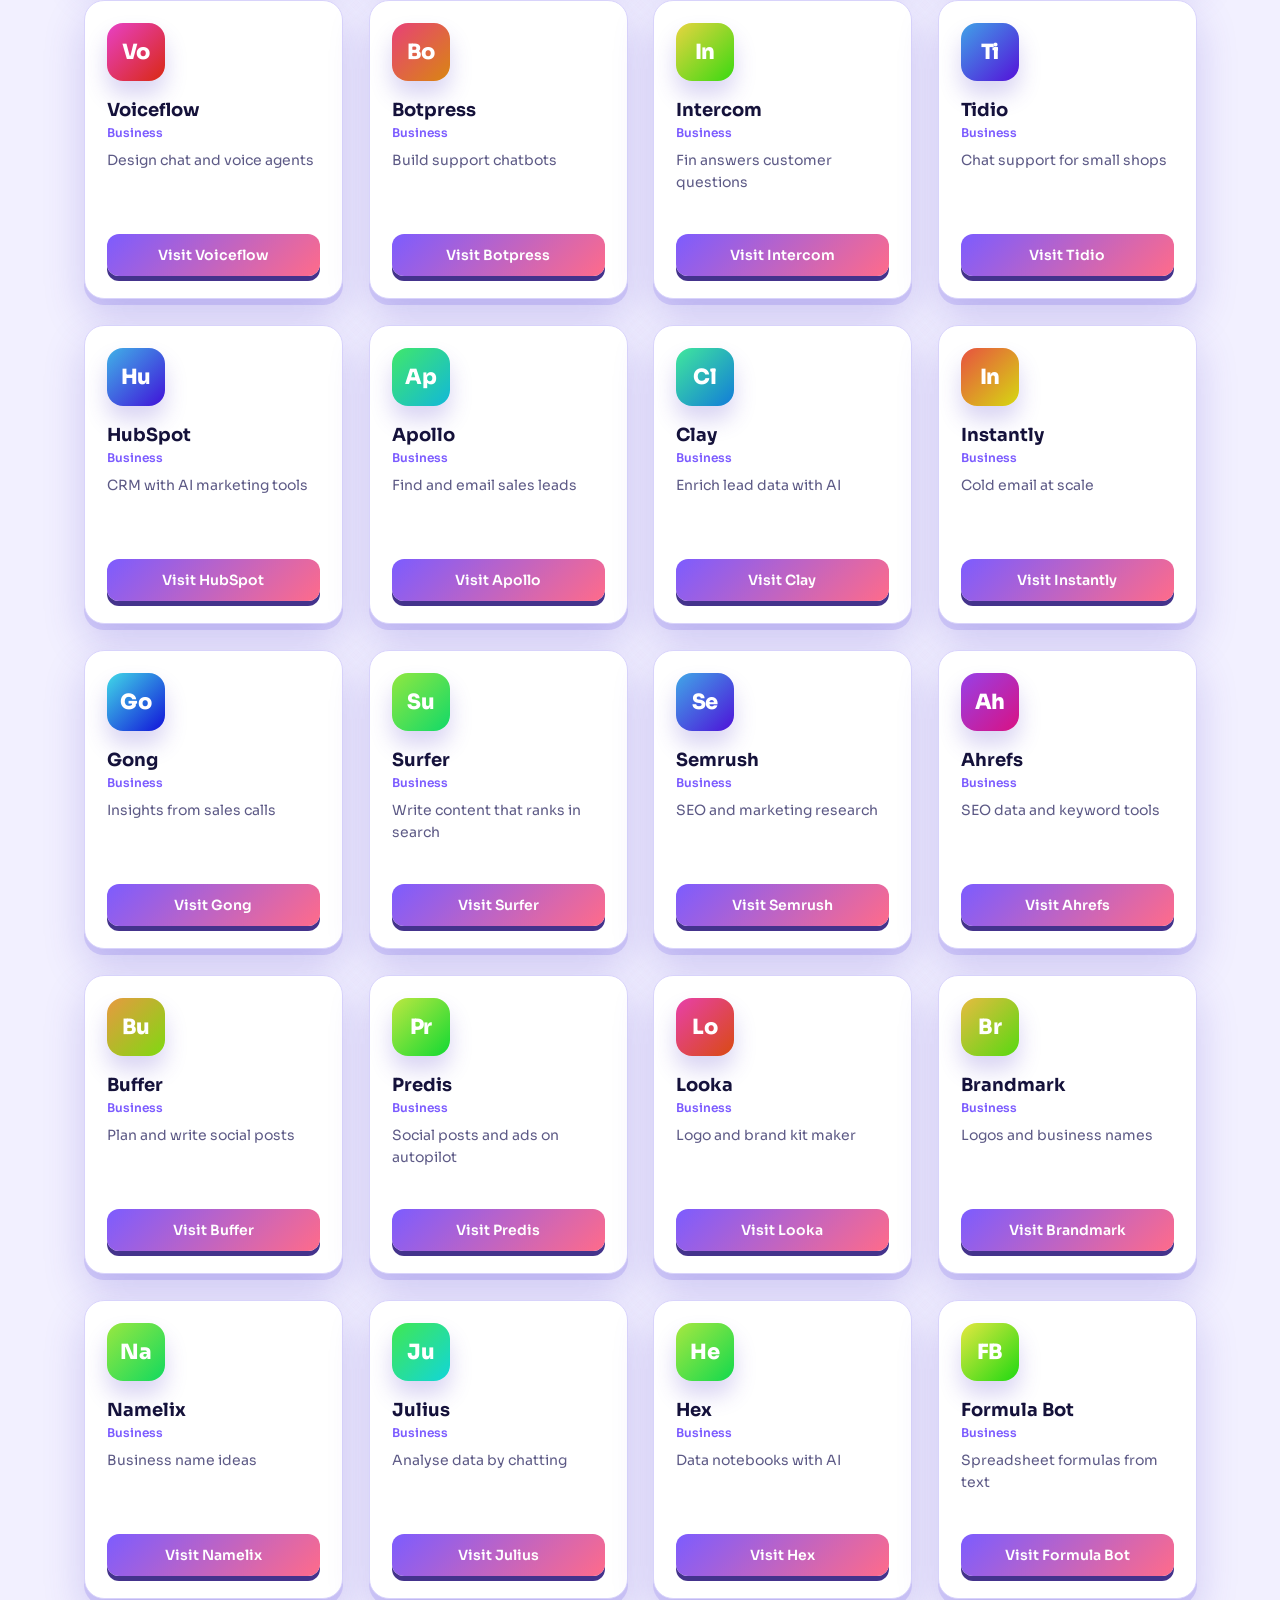
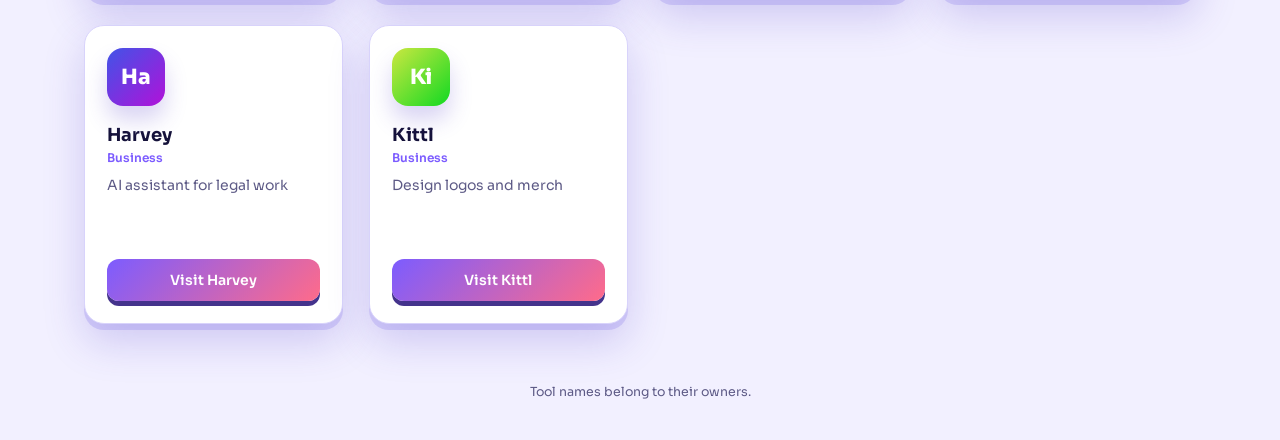
==== commit 64cfa3e1: "Add files via upload" ====
--- a/index.html
+++ b/index.html
@@ -1,194 +1,243 @@
-<!doctype html>
+<!DOCTYPE html>
 <html lang="en">
 <head>
 <meta charset="utf-8">
-<meta name="viewport" content="width=device-width, initial-scale=1, viewport-fit=cover">
-<meta name="color-scheme" content="dark">
-<title>ClipPack: drop in a video, we do the rest</title>
-<meta name="description" content="Drop in a short video and get a title, description, hashtags and thumbnail in one click.">
-<link rel="preconnect" href="https://fonts.googleapis.com">
-<link rel="preconnect" href="https://fonts.gstatic.com" crossorigin>
-<link href="https://fonts.googleapis.com/css2?family=Fraunces:opsz,wght@9..144,500;9..144,600&family=Archivo:wght@400;500;600;700&family=Space+Mono:wght@400;700&display=swap" rel="stylesheet">
-<link rel="stylesheet" href="style.css">
+<meta name="viewport" content="width=device-width,initial-scale=1">
+<meta name="description" content="Toolcube is a directory of 150+ AI tools for chat, images, video, audio, coding, writing and business. Find the right AI tool and visit it in one click.">
+<title>Toolcube - Every AI tool, one click away</title>
+<link href="https://fonts.googleapis.com/css2?family=Sora:wght@400;600;800&display=swap" rel="stylesheet">
+<style>
+:root{--bg:#f2f0ff;--card:#ffffff;--text:#15123a;--muted:#5d5a86;--a:#7c5cff;--b:#12b8e6;--c:#ff6b8a;--bd:#d8d3fb;--sh:rgba(80,60,200,.22)}
+@media (prefers-color-scheme:dark){:root:not([data-theme="light"]){--bg:#0b0a1f;--card:#17153d;--text:#f1efff;--muted:#a19ecf;--a:#8f74ff;--b:#29e0ff;--c:#ff7d9a;--bd:#2c2966;--sh:rgba(0,0,0,.55)}}
+:root[data-theme="dark"]{--bg:#0b0a1f;--card:#17153d;--text:#f1efff;--muted:#a19ecf;--a:#8f74ff;--b:#29e0ff;--c:#ff7d9a;--bd:#2c2966;--sh:rgba(0,0,0,.55)}
+*{box-sizing:border-box;margin:0}
+body{font-family:Sora,system-ui,sans-serif;background:var(--bg);color:var(--text);min-height:100vh;overflow-x:hidden;background-image:radial-gradient(60% 40% at 80% 0,color-mix(in srgb,var(--a) 28%,transparent),transparent),radial-gradient(50% 35% at 0 30%,color-mix(in srgb,var(--b) 18%,transparent),transparent)}
+header{display:flex;justify-content:space-between;align-items:center;padding:18px 5vw}
+.logo{font-weight:800;font-size:20px}
+.logo i{display:inline-block;width:18px;height:18px;margin-right:8px;border-radius:4px;background:linear-gradient(135deg,var(--a),var(--b));transform:rotate(45deg) skew(8deg,8deg);box-shadow:4px 4px 0 var(--c)}
+.pill{font-size:13px;color:var(--muted);border:1px solid var(--bd);border-radius:99px;padding:6px 14px;background:var(--card)}
+.hero{display:flex;flex-wrap:wrap;align-items:center;justify-content:center;gap:40px;padding:30px 5vw 40px}
+.copy{flex:1 1 320px;max-width:560px}
+h1{font-size:clamp(34px,6vw,58px);line-height:1.05;font-weight:800;letter-spacing:-.02em}
+.copy p{margin:16px 0 22px;color:var(--muted);line-height:1.6;max-width:46ch}
+.search{width:100%;padding:15px 20px;border-radius:14px;border:1px solid var(--bd);background:var(--card);color:var(--text);font:inherit;box-shadow:0 12px 30px var(--sh)}
+.search:focus,.chip:focus-visible,.visit:focus-visible{outline:3px solid var(--b);outline-offset:2px}
+.stage{perspective:900px;width:230px;height:230px;display:grid;place-items:center}
+.cube{position:relative;width:130px;height:130px;transform-style:preserve-3d;animation:spin 16s linear infinite}
+.stage:hover .cube{animation-play-state:paused}
+.f{position:absolute;inset:0;display:grid;place-items:center;font-size:46px;border:1px solid #ffffff66;border-radius:14px;background:linear-gradient(135deg,var(--a),var(--b));opacity:.92}
+.f:nth-child(1){transform:translateZ(65px)}.f:nth-child(2){transform:rotateY(90deg) translateZ(65px);background:linear-gradient(135deg,var(--b),var(--c))}
+.f:nth-child(3){transform:rotateY(180deg) translateZ(65px)}.f:nth-child(4){transform:rotateY(-90deg) translateZ(65px);background:linear-gradient(135deg,var(--c),var(--a))}
+.f:nth-child(5){transform:rotateX(90deg) translateZ(65px)}.f:nth-child(6){transform:rotateX(-90deg) translateZ(65px)}
+@keyframes spin{to{transform:rotateX(360deg) rotateY(360deg)}}
+.chips{display:flex;flex-wrap:wrap;gap:10px;justify-content:center;padding:0 5vw 26px}
+.chip{border:1px solid var(--bd);background:var(--card);color:var(--text);font:inherit;font-size:14px;padding:9px 18px;border-radius:99px;cursor:pointer;box-shadow:0 4px 0 var(--bd);transition:transform .12s,box-shadow .12s}
+.chip:active{transform:translateY(3px);box-shadow:0 1px 0 var(--bd)}
+.chip.on{background:linear-gradient(135deg,var(--a),var(--b));color:#fff;border-color:transparent;box-shadow:0 4px 0 color-mix(in srgb,var(--a) 60%,#000)}
+main{display:grid;grid-template-columns:repeat(auto-fill,minmax(250px,1fr));gap:26px;padding:10px 5vw 60px;max-width:1240px;margin:auto}
+.card{position:relative;transform-style:preserve-3d;background:var(--card);border:1px solid var(--bd);border-radius:20px;padding:22px;box-shadow:0 18px 40px var(--sh),0 6px 0 var(--bd);transition:transform .18s ease-out;will-change:transform}
+.ico{position:relative;width:58px;height:58px;display:grid;place-items:center;font-size:21px;font-weight:800;color:#fff;letter-spacing:-.02em;border-radius:16px;transform:translateZ(46px);box-shadow:0 14px 22px var(--sh)}
+.ico img{position:absolute;inset:0;width:100%;height:100%;object-fit:contain;background:#fff;padding:9px;border-radius:16px}
+.card h3{margin:18px 0 4px;font-size:18px;transform:translateZ(28px)}
+.tag{font-size:12px;color:var(--a);font-weight:600;transform:translateZ(20px);display:block}
+.card p{margin:10px 0 18px;font-size:14px;line-height:1.55;color:var(--muted);min-height:66px;transform:translateZ(12px)}
+.visit{display:block;text-align:center;text-decoration:none;color:#fff;font-weight:600;font-size:14px;padding:12px;border-radius:12px;background:linear-gradient(135deg,var(--a),var(--c));transform:translateZ(34px);box-shadow:0 5px 0 color-mix(in srgb,var(--a) 55%,#000)}
+.visit:active{transform:translateZ(34px) translateY(4px);box-shadow:0 1px 0 #0006}
+.empty{grid-column:1/-1;text-align:center;color:var(--muted);padding:40px}
+footer{text-align:center;color:var(--muted);font-size:12.5px;padding:0 5vw 40px}
+@media (prefers-reduced-motion:reduce){.cube{animation:none;transform:rotateX(-25deg) rotateY(35deg)}.card{transition:none}}
+</style>
 </head>
 <body>
-
-<section class="hero" id="hero">
-  <div class="stage3d" aria-hidden="true"><div class="stars" id="stars"></div><div class="tilt" id="tilt"><div class="ring" id="ring"></div></div></div>
-  <nav class="nav">
-    <div class="brand">
-      <svg viewBox="0 0 32 32" aria-hidden="true"><defs><linearGradient id="lg" x1="0" y1="0" x2="1" y2="1"><stop offset="0" stop-color="#E7A23C"/><stop offset="1" stop-color="#B7492A"/></linearGradient></defs><rect x="2" y="2" width="28" height="28" rx="7" fill="url(#lg)"/><path d="M12.5 9.5v13l10-6.5z" fill="#1B130A"/></svg>
-      ClipPack
-    </div>
-    <span class="pill">beta</span>
-  </nav>
-  <div class="hero-copy">
-    <div class="in">
-      <h1>Drop a video. We do the rest.</h1>
-      <p class="lede">Title, description, hashtags and a thumbnail, read straight off your clip. One pass, in Hindi, Hinglish or English.</p>
-      <a class="cta" href="#studio">Choose a video</a>
-    </div>
+<header><div class="logo"><i></i>Toolcube</div><div class="pill" id="cnt">Tools opened: 0</div></header>
+<section class="hero">
+  <div class="copy">
+    <h1>Every AI tool, one click away</h1>
+    <p>Browse the best AI tools for chat, images, video, audio, code and writing. Pick one and jump straight to its site.</p>
+    <input class="search" id="q" type="search" placeholder="Search tools or what you want to do" aria-label="Search AI tools">
   </div>
+  <div class="stage" aria-hidden="true"><div class="cube"><div class="f">🤖</div><div class="f">🎨</div><div class="f">🎬</div><div class="f">🎧</div><div class="f">💻</div><div class="f">✍️</div></div></div>
 </section>
-
-<section class="steps" aria-label="How it works">
-  <div class="step">
-    <p class="step-n">01</p>
-    <p class="step-t">Drop your clip</p>
-    <p class="step-d">MP4 or MOV. It stays on your phone — only four frames go to the AI.</p>
-  </div>
-  <div class="step">
-    <p class="step-n">02</p>
-    <p class="step-t">The AI reads the frames</p>
-    <p class="step-d">Title, description, hashtags, best posting time and a thumbnail, all from what's on screen.</p>
-  </div>
-  <div class="step">
-    <p class="step-n">03</p>
-    <p class="step-t">Copy and post</p>
-    <p class="step-d">Everything's ready to paste in. Give it a read before you publish.</p>
-  </div>
-</section>
-
-<main class="studio" id="studio">
-  <div class="panel">
-    <h2>Drop your video here</h2>
-
-    <label class="drop" id="drop" for="file">
-      <svg viewBox="0 0 48 48" fill="none" aria-hidden="true"><rect x="4" y="10" width="40" height="28" rx="6" stroke="currentColor" stroke-width="2.5"/><path d="M20 19v10l9-5z" fill="currentColor"/></svg>
-      <span class="drop-title" id="dropTitle">Choose a video</span>
-      <span class="drop-sub" id="dropSub">MP4 or MOV. Your video is never uploaded; only 4 small frames go to the AI.</span>
-    </label>
-    <input class="sr" id="file" type="file" accept="video/*">
-
-    <div class="grid">
-      <div>
-        <label class="field" for="platform">Main platform (opens first below)</label>
-        <select id="platform">
-          <option value="ytshorts">YouTube Shorts</option>
-          <option value="ytlong">YouTube (long video)</option>
-          <option value="reels">Instagram Reels</option>
-          <option value="fb">Facebook</option>
-        </select>
-      </div>
-      <div>
-        <label class="field" for="lang">Language</label>
-        <select id="lang">
-          <option value="hinglish">Hinglish (Roman)</option>
-          <option value="hindi">Hindi (Devanagari)</option>
-          <option value="english">English</option>
-        </select>
-      </div>
-    </div>
-
-    <label class="field" for="hint">One line about your video (optional)</label>
-    <textarea id="hint" placeholder="For example: 5-minute masala chai at home, or: my first day at the gym"></textarea>
-
-    <button class="primary" id="go" type="button" disabled>Choose a video or write a line</button>
-    <button class="ghost" id="stop" type="button" hidden style="margin-top:10px;width:100%">Stop</button>
-    <div class="loadbar" id="bar" aria-hidden="true"></div>
-    <p id="status" role="status" aria-live="polite"></p>
-    <p class="note">Your video never leaves your phone. Only 4 small frames are sent to Google's Gemini AI to write the text. It also works without a video: just write one line above.</p>
-  </div>
-
-  <section class="out" id="stripWrap" hidden>
-    <div class="sec-h"><h2>Video frames</h2></div>
-    <p class="note" style="margin:0 0 12px">Tap a frame to use it for the thumbnail.</p>
-    <div class="strip" id="strip"></div>
-  </section>
-
-  <section class="out" id="results" hidden>
-    <p class="summary reveal" id="summary" style="--i:0"></p>
-
-    <div class="block reveal" style="--i:1">
-      <div class="sec-h"><h2>Optimization score</h2></div>
-      <div class="score">
-        <div class="score-top"><span class="score-num" id="scoreNum">0</span><span class="score-max">/100</span></div>
-        <div class="score-bar"><div class="score-fill" id="scoreFill"></div></div>
-        <p class="note" id="scoreReason" style="margin-top:8px"></p>
-      </div>
-    </div>
-
-    <div class="block reveal" style="--i:2">
-      <div class="sec-h"><h2>Topic</h2></div>
-      <p class="chips" style="display:flex"><span class="cat-chip" id="category"></span></p>
-    </div>
-
-    <div class="block reveal" style="--i:3">
-      <div class="sec-h"><h2>Hook ideas</h2></div>
-      <ul class="replies" id="hooks"></ul>
-    </div>
-
-    <div class="block reveal" style="--i:4">
-      <div class="sec-h"><h2>Title, description &amp; hashtags</h2><button class="ghost" type="button" id="copyAll">Copy all</button></div>
-      <div class="ptabs" id="ptabs" role="group" aria-label="Platform">
-        <button class="stylechip" type="button" data-p="ytshorts" aria-pressed="false">Shorts</button>
-        <button class="stylechip" type="button" data-p="reels" aria-pressed="false">Reels</button>
-        <button class="stylechip" type="button" data-p="fb" aria-pressed="false">Facebook</button>
-        <button class="stylechip" type="button" data-p="ytlong" aria-pressed="false">YT long</button>
-      </div>
-      <p class="titles-single" id="pTitle"></p>
-      <p class="pre" id="pDescription" style="margin-top:10px"></p>
-      <ul class="chips" id="pHashtags" style="margin-top:10px"></ul>
-    </div>
-
-    <div class="block reveal" style="--i:5">
-      <div class="sec-h"><h2>Tags (YouTube search)</h2><button class="ghost" type="button" data-copy="tags">Copy</button></div>
-      <p class="tags" id="tags"></p>
-    </div>
-
-    <div class="block reveal" style="--i:6">
-      <div class="sec-h"><h2>Thumbnail visual idea</h2></div>
-      <p class="pre" id="thumbIdea"></p>
-    </div>
-
-    <div class="block reveal" style="--i:7">
-      <div class="sec-h"><h2>Best time to post</h2></div>
-      <p class="besttime" id="besttime"></p>
-    </div>
-
-    <div class="block reveal" style="--i:8">
-      <div class="sec-h"><h2>Reused-content check</h2></div>
-      <p class="risk" id="riskNote"></p>
-      <p class="note">A rough read from the frames only, not a copyright check. When in doubt, use your own footage and audio.</p>
-    </div>
-
-    <div class="block reveal" style="--i:9">
-      <div class="sec-h"><h2>Ways to improve it</h2></div>
-      <ol class="improve" id="improvements"></ol>
-    </div>
-
-    <div class="block reveal" style="--i:10">
-      <div class="sec-h"><h2>Comment reply ideas</h2></div>
-      <ul class="replies" id="replies"></ul>
-    </div>
-
-    <div class="block reveal" style="--i:11">
-      <div class="sec-h"><h2>Thumbnail</h2></div>
-      <div class="stylebar" id="stylebar" role="group" aria-label="Thumbnail style">
-        <button class="stylechip" type="button" data-style="bold" aria-pressed="true">Bold</button>
-        <button class="stylechip" type="button" data-style="minimal" aria-pressed="false">Minimal</button>
-        <button class="stylechip" type="button" data-style="emoji" aria-pressed="false">Emoji</button>
-        <button class="stylechip" type="button" data-style="ai" aria-pressed="false" id="aiChip" hidden>AI Photo</button>
-      </div>
-      <button class="ghost" id="genThumb" type="button" style="width:100%;margin-bottom:14px">Generate AI photo (beta, free)</button>
-      <p id="thumbAiStatus" class="note" role="status" aria-live="polite"></p>
-      <div class="tiltbox" id="tiltbox"><div class="tiltwrap" id="tiltwrap"><canvas id="thumb" width="1080" height="1920" aria-label="Thumbnail preview"></canvas></div></div>
-      <div class="thumbbar">
-        <div>
-          <label class="field" for="thumbText">Text on the thumbnail</label>
-          <input type="text" id="thumbText" maxlength="30">
-        </div>
-        <button class="primary" id="dl" type="button">Save thumbnail</button>
-      </div>
-      <p id="dlmsg" class="note" role="status"></p>
-    </div>
-
-    <p class="foot reveal" style="--i:12">This doesn't use trending data yet, only your video frames and your line. Read the AI's suggestions once before posting.</p>
-  </section>
-</main>
-
-<script src="hero.js"></script>
-
-<script src="app.js"></script>
+<nav class="chips" id="chips" aria-label="Categories"></nav>
+<main id="grid" aria-live="polite"></main>
+<footer>Tool names belong to their owners.</footer>
+<script>
+const D=`ChatGPT|Chat|Everyday assistant for writing, questions and code|chatgpt.com
+Claude|Chat|Careful long answers and document analysis|claude.ai
+Gemini|Chat|Google's assistant tied to Search and Gmail|gemini.google.com
+Copilot|Chat|Microsoft's assistant for web and Office|copilot.microsoft.com
+Grok|Chat|xAI assistant with live X posts|grok.com
+Meta AI|Chat|Free assistant inside Meta apps|meta.ai
+Le Chat|Chat|Mistral's fast multilingual assistant|chat.mistral.ai
+DeepSeek|Chat|Open reasoning models with free chat|chat.deepseek.com
+Pi|Chat|Friendly conversational personal assistant|pi.ai
+Poe|Chat|Try many AI models in one place|poe.com
+Character.AI|Chat|Chat with AI characters and personas|character.ai
+HuggingChat|Chat|Chat with open-source models|huggingface.co/chat
+Perplexity|Research|Answers with sources listed|perplexity.ai
+You.com|Research|AI search with apps and agents|you.com
+Consensus|Research|Answers drawn from scientific papers|consensus.app
+Elicit|Research|Find and summarise academic studies|elicit.com
+NotebookLM|Research|Ask questions about your own documents|notebooklm.google.com
+Genspark|Research|AI search that builds full pages|genspark.ai
+Scite|Research|Check how papers cite each other|scite.ai
+Midjourney|Image|Detailed artistic images from text|midjourney.com
+Leonardo AI|Image|Game art, concepts and product images|leonardo.ai
+Ideogram|Image|Images with clean readable text|ideogram.ai
+Adobe Firefly|Image|Generate and edit images in Adobe style|firefly.adobe.com
+Stability AI|Image|Stable Diffusion image models|stability.ai
+Flux|Image|High-quality open image models|blackforestlabs.ai
+Playground|Image|Create and edit images and designs|playground.com
+NightCafe|Image|Community image generator|nightcafe.studio
+Krea|Image|Real-time image generation and upscaling|krea.ai
+Recraft|Image|Vector art, icons and brand visuals|recraft.ai
+Freepik AI|Image|Images and design assets|freepik.com/ai
+Lexica|Image|Search and make AI images|lexica.art
+Clipdrop|Image|Cleanup, relight and upscale photos|clipdrop.co
+Remove.bg|Image|Remove photo backgrounds instantly|remove.bg
+Photoroom|Image|Product photos with new backgrounds|photoroom.com
+Magnific|Image|Upscale images with added detail|magnific.ai
+Fotor|Image|Photo editing with AI tools|fotor.com
+Pixlr|Image|Browser photo editor with AI|pixlr.com
+Canva|Image|Design posts, slides and flyers|canva.com
+Runway|Video|Generate and edit video clips|runwayml.com
+Pika|Video|Short animated clips from a prompt|pika.art
+Luma|Video|Dream Machine video generation|lumalabs.ai
+Kling|Video|Realistic video from text or images|klingai.com
+Sora|Video|OpenAI's text-to-video tool|sora.com
+Hailuo|Video|Fast cinematic AI video|hailuoai.video
+HeyGen|Video|Talking avatar videos in many languages|heygen.com
+Synthesia|Video|Script to video with AI presenters|synthesia.io
+D-ID|Video|Make photos speak with avatars|d-id.com
+InVideo|Video|Turn text into finished videos|invideo.io
+Pictory|Video|Blog posts into short videos|pictory.ai
+Fliki|Video|Text to video with voiceover|fliki.ai
+CapCut|Video|Video editor with AI captions and effects|capcut.com
+OpusClip|Video|Cut long videos into viral shorts|opus.pro
+VEED|Video|Online editor with auto subtitles|veed.io
+Kapwing|Video|Collaborative video editing|kapwing.com
+Lumen5|Video|Articles into social videos|lumen5.com
+Colossyan|Video|AI actors for training videos|colossyan.com
+Steve AI|Video|Animated videos from text|steve.ai
+ElevenLabs|Audio|Lifelike voices and voice cloning|elevenlabs.io
+Suno|Audio|Full songs with vocals from a prompt|suno.com
+Udio|Audio|Create music in any genre|udio.com
+Murf|Audio|Studio voiceovers for ads and courses|murf.ai
+Play.ht|Audio|Realistic text-to-speech voices|play.ht
+Speechify|Audio|Listen to any text read aloud|speechify.com
+Otter|Audio|Meeting notes and transcripts|otter.ai
+Fireflies|Audio|Records and summarises meetings|fireflies.ai
+Podcastle|Audio|Record and edit podcasts|podcastle.ai
+Adobe Podcast|Audio|Clean up voice recordings|podcast.adobe.com
+LALAL.AI|Audio|Split vocals from instruments|lalal.ai
+Soundraw|Audio|Royalty-free music made for you|soundraw.io
+AIVA|Audio|Compose original soundtracks|aiva.ai
+Mubert|Audio|Endless generated background music|mubert.com
+Riverside|Audio|Studio-quality remote recording|riverside.fm
+Krisp|Audio|Removes background noise in calls|krisp.ai
+Resemble AI|Audio|Custom voices for products|resemble.ai
+WellSaid|Audio|Natural voices for business content|wellsaidlabs.com
+Cursor|Code|Code editor that edits your whole project|cursor.com
+GitHub Copilot|Code|Suggests code as you type|github.com/features/copilot
+v0|Code|Interface code from a description|v0.dev
+Replit|Code|Build and host apps in the browser|replit.com
+Bolt|Code|Prompt to full-stack web app|bolt.new
+Lovable|Code|Build apps by chatting|lovable.dev
+Windsurf|Code|AI-native code editor|windsurf.com
+Tabnine|Code|Private code completion for teams|tabnine.com
+Blackbox AI|Code|Code search and generation|blackbox.ai
+Warp|Code|Terminal with AI commands|warp.dev
+Devin|Code|Autonomous AI software engineer|devin.ai
+Qodo|Code|Writes tests and reviews code|qodo.ai
+Pieces|Code|Save and reuse code snippets|pieces.app
+AI Studio|Code|Try Google models and build with them|aistudio.google.com
+Hugging Face|Code|Hub of open models and datasets|huggingface.co
+Jasper|Writing|Marketing copy in your brand voice|jasper.ai
+Grammarly|Writing|Fix grammar and tone as you write|grammarly.com
+Copy.ai|Writing|Sales emails and product copy|copy.ai
+QuillBot|Writing|Paraphrase and summarise text|quillbot.com
+Writesonic|Writing|Blog posts and ads in minutes|writesonic.com
+Rytr|Writing|Low-cost writing helper|rytr.me
+Wordtune|Writing|Rewrite sentences to sound better|wordtune.com
+Sudowrite|Writing|Helps novelists draft and unblock|sudowrite.com
+Anyword|Writing|Copy scored for performance|anyword.com
+TextCortex|Writing|Writing help across any site|textcortex.com
+DeepL|Writing|Accurate translation and rewriting|deepl.com
+ProWritingAid|Writing|Deep style and grammar checks|prowritingaid.com
+LanguageTool|Writing|Multilingual grammar checker|languagetool.org
+Lex|Writing|Clean editor with AI feedback|lex.page
+Notion AI|Productivity|Notes, docs and answers in one workspace|notion.com
+Gamma|Productivity|Slides and web pages from one prompt|gamma.app
+Descript|Productivity|Edit video by editing the transcript|descript.com
+Beautiful.ai|Productivity|Presentations that lay themselves out|beautiful.ai
+Zapier|Productivity|Connect apps and automate tasks|zapier.com
+Make|Productivity|Visual automation builder|make.com
+n8n|Productivity|Open workflow automation|n8n.io
+Mem|Productivity|Self-organising notes|mem.ai
+Motion|Productivity|Auto-plans your calendar and tasks|usemotion.com
+Reclaim|Productivity|Smart scheduling for your week|reclaim.ai
+Taskade|Productivity|Tasks, notes and AI agents|taskade.com
+Fathom|Productivity|Free meeting recorder and notes|fathom.video
+Superhuman|Productivity|Faster email with AI drafts|superhuman.com
+Airtable|Productivity|Databases with AI apps|airtable.com
+ClickUp|Productivity|Project management with AI|clickup.com
+Coda|Productivity|Docs that act like apps|coda.io
+Miro|Productivity|Whiteboards with AI|miro.com
+Whimsical|Productivity|Flowcharts and mind maps|whimsical.com
+Napkin|Productivity|Turn text into diagrams|napkin.ai
+Figma|Productivity|Interface design with AI|figma.com
+Framer|Productivity|Design and publish websites|framer.com
+Uizard|Productivity|Sketches into app screens|uizard.io
+Durable|Productivity|Website ready in seconds|durable.co
+Wix|Productivity|Website builder with AI|wix.com
+Relume|Productivity|Site maps and wireframes|relume.io
+Lindy|Business|Build AI assistants for your work|lindy.ai
+Relevance AI|Business|Build teams of AI agents|relevanceai.com
+Gumloop|Business|No-code AI automations|gumloop.com
+Voiceflow|Business|Design chat and voice agents|voiceflow.com
+Botpress|Business|Build support chatbots|botpress.com
+Intercom|Business|Fin answers customer questions|intercom.com
+Tidio|Business|Chat support for small shops|tidio.com
+HubSpot|Business|CRM with AI marketing tools|hubspot.com
+Apollo|Business|Find and email sales leads|apollo.io
+Clay|Business|Enrich lead data with AI|clay.com
+Instantly|Business|Cold email at scale|instantly.ai
+Gong|Business|Insights from sales calls|gong.io
+Surfer|Business|Write content that ranks in search|surferseo.com
+Semrush|Business|SEO and marketing research|semrush.com
+Ahrefs|Business|SEO data and keyword tools|ahrefs.com
+Buffer|Business|Plan and write social posts|buffer.com
+Predis|Business|Social posts and ads on autopilot|predis.ai
+Looka|Business|Logo and brand kit maker|looka.com
+Brandmark|Business|Logos and business names|brandmark.io
+Namelix|Business|Business name ideas|namelix.com
+Julius|Business|Analyse data by chatting|julius.ai
+Hex|Business|Data notebooks with AI|hex.tech
+Formula Bot|Business|Spreadsheet formulas from text|formulabot.com
+Harvey|Business|AI assistant for legal work|harvey.ai
+Kittl|Business|Design logos and merch|kittl.com`;
+const I={Chat:"💬",Research:"🔎",Image:"🎨",Video:"🎬",Audio:"🎧",Code:"💻",Writing:"✍️",Productivity:"🗂️",Business:"📈"};
+const T=D.split("\n").map(l=>{const[a,b,c,e]=l.split("|");return[a,b,c,"https://"+e]});
+const cats=["All",...new Set(T.map(t=>t[1]))];
+let cat="All",term="",clicks={};
+try{clicks=JSON.parse(localStorage.getItem("tc")||"{}")}catch(e){}
+const $=id=>document.getElementById(id);
+function total(){return Object.values(clicks).reduce((a,b)=>a+b,0)}
+function count(){$("cnt").textContent="Tools opened: "+total()}
+function chips(){$("chips").innerHTML=cats.map(c=>`<button class="chip${c===cat?" on":""}" data-c="${c}">${c}</button>`).join("")}
+function hu(n){let x=0;for(const c of n)x=(x*31+c.charCodeAt(0))%360;return x}
+function ini(n){const w=n.split(/[\s.]+/).filter(Boolean);return esc(w.length>1?(w[0][0]+w[1][0]).toUpperCase():n[0].toUpperCase()+n.slice(1,2).toLowerCase())}
+function esc(s){return s.replace(/[&<>"]/g,m=>({"&":"&amp;","<":"&lt;",">":"&gt;",'"':"&quot;"}[m]))}
+function draw(){
+  const l=T.filter(t=>(cat==="All"||t[1]===cat)&&(t[0]+t[1]+t[2]).toLowerCase().includes(term));
+  $("grid").innerHTML=l.length?l.map(t=>`<article class="card"><div class="ico" style="background:linear-gradient(135deg,hsl(${hu(t[0])} 78% 58%),hsl(${(hu(t[0])+55)%360} 85% 46%))">${ini(t[0])}<img src="https://www.google.com/s2/favicons?domain=${new URL(t[3]).hostname}&sz=128" alt="" loading="lazy" onerror="this.remove()"></div><h3>${esc(t[0])}</h3><span class="tag">${t[1]}</span><p>${esc(t[2])}</p><a class="visit" href="${t[3]}" target="_blank" rel="noopener" data-n="${esc(t[0])}">Visit ${esc(t[0])}</a></article>`).join(""):`<div class="empty">No tools match. Try another word or category.</div>`;
+}
+$("chips").onclick=e=>{const c=e.target.dataset.c;if(c){cat=c;chips();draw()}};
+$("q").oninput=e=>{term=e.target.value.trim().toLowerCase();draw()};
+$("grid").addEventListener("click",e=>{const a=e.target.closest(".visit");if(!a)return;clicks[a.dataset.n]=(clicks[a.dataset.n]||0)+1;try{localStorage.setItem("tc",JSON.stringify(clicks))}catch(x){}count()});
+$("grid").addEventListener("mousemove",e=>{const c=e.target.closest(".card");if(!c||matchMedia("(prefers-reduced-motion:reduce)").matches)return;const r=c.getBoundingClientRect(),x=(e.clientX-r.left)/r.width-.5,y=(e.clientY-r.top)/r.height-.5;c.style.transform=`perspective(800px) rotateX(${-y*14}deg) rotateY(${x*14}deg)`});
+$("grid").addEventListener("mouseout",e=>{const c=e.target.closest(".card");if(c&&!c.contains(e.relatedTarget))c.style.transform=""});
+chips();draw();count();
+</script>
 </body>
 </html>
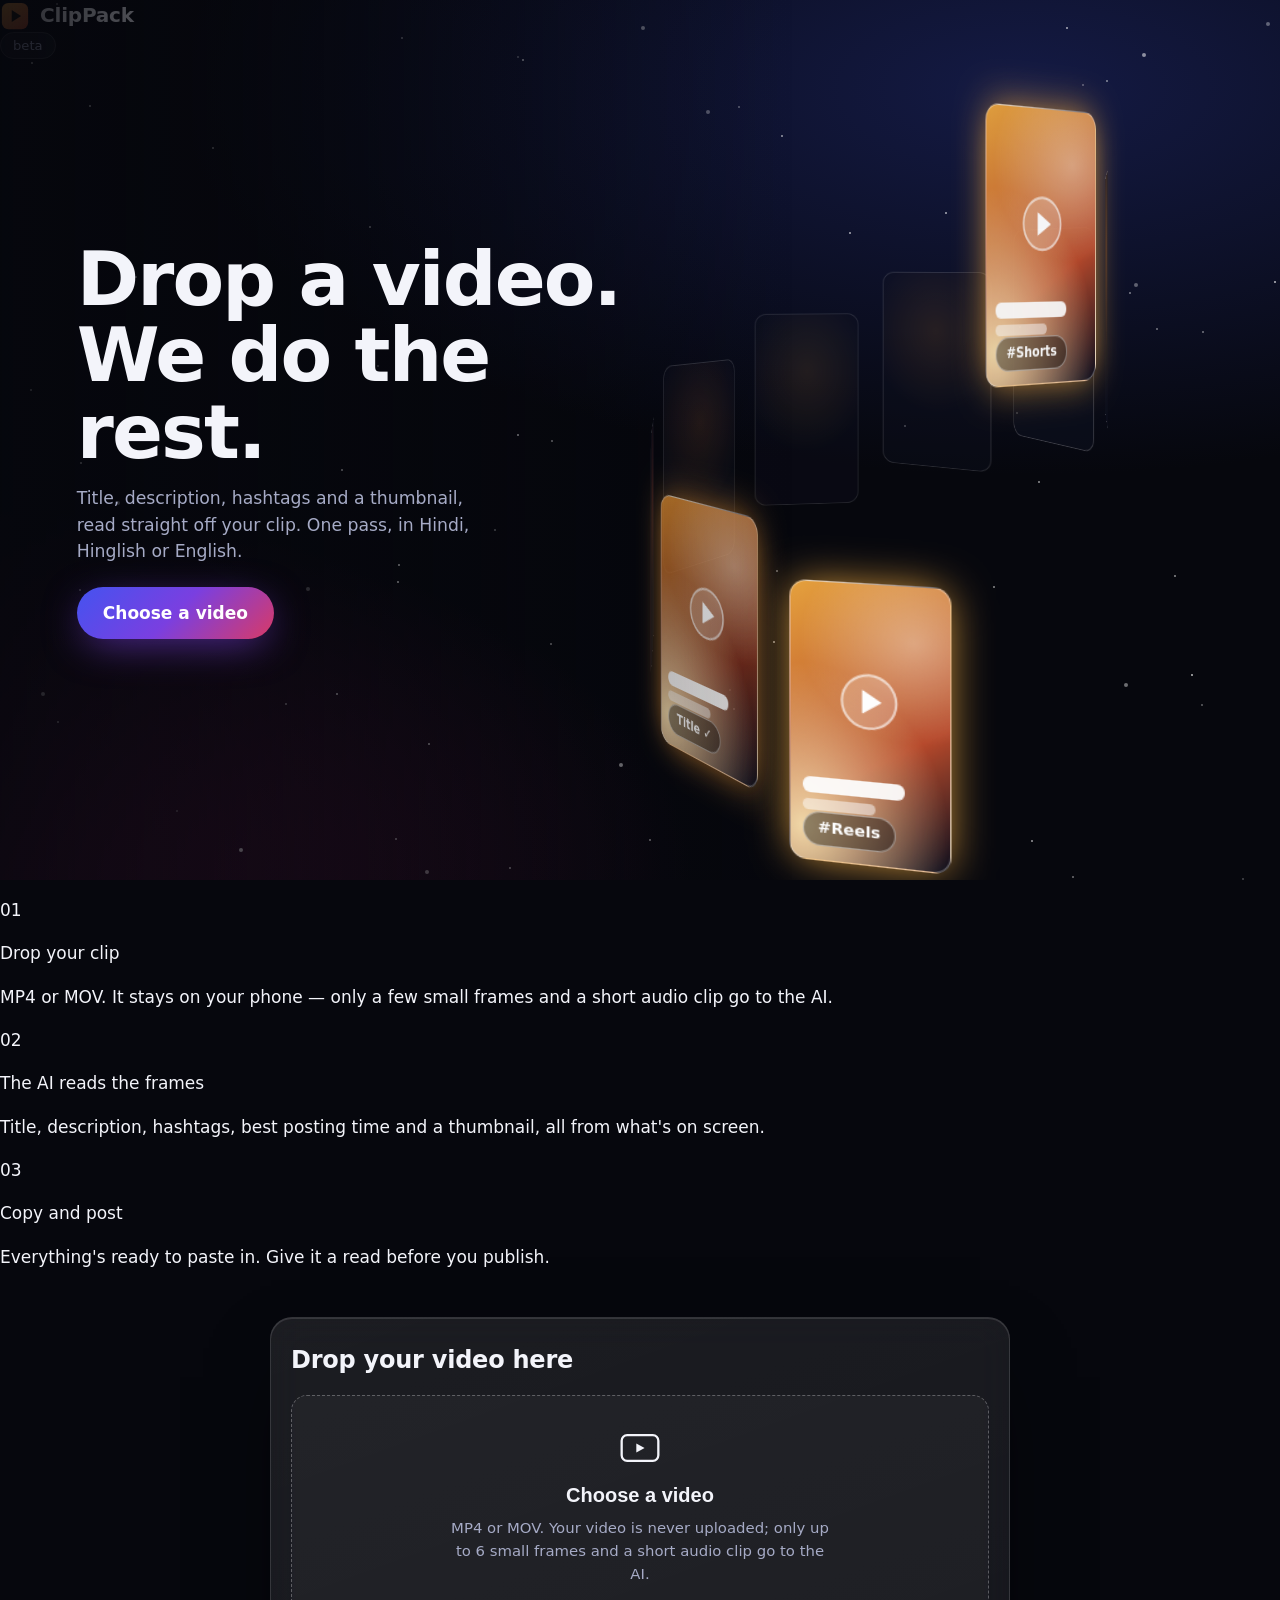
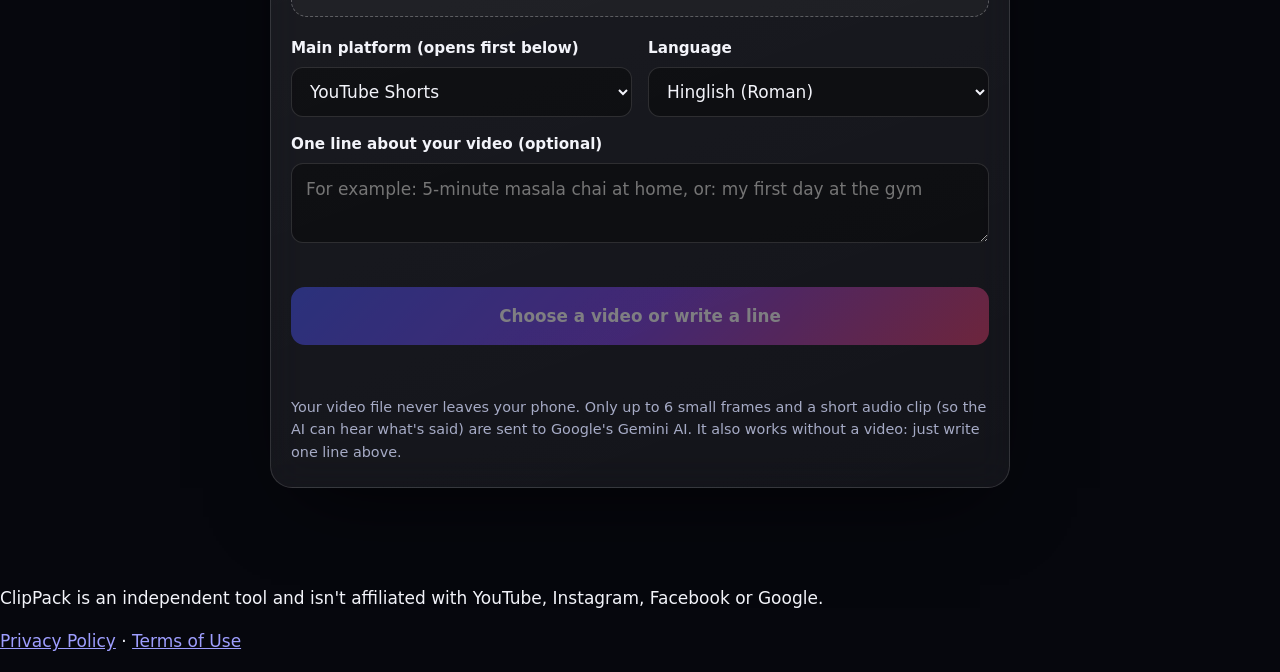
==== commit 788734bd: "index.html" ====
--- a/index.html
+++ b/index.html
@@ -1,243 +1,221 @@
-<!DOCTYPE html>
+<!doctype html>
 <html lang="en">
 <head>
 <meta charset="utf-8">
-<meta name="viewport" content="width=device-width,initial-scale=1">
-<meta name="description" content="Toolcube is a directory of 150+ AI tools for chat, images, video, audio, coding, writing and business. Find the right AI tool and visit it in one click.">
-<title>Toolcube - Every AI tool, one click away</title>
-<link href="https://fonts.googleapis.com/css2?family=Sora:wght@400;600;800&display=swap" rel="stylesheet">
-<style>
-:root{--bg:#f2f0ff;--card:#ffffff;--text:#15123a;--muted:#5d5a86;--a:#7c5cff;--b:#12b8e6;--c:#ff6b8a;--bd:#d8d3fb;--sh:rgba(80,60,200,.22)}
-@media (prefers-color-scheme:dark){:root:not([data-theme="light"]){--bg:#0b0a1f;--card:#17153d;--text:#f1efff;--muted:#a19ecf;--a:#8f74ff;--b:#29e0ff;--c:#ff7d9a;--bd:#2c2966;--sh:rgba(0,0,0,.55)}}
-:root[data-theme="dark"]{--bg:#0b0a1f;--card:#17153d;--text:#f1efff;--muted:#a19ecf;--a:#8f74ff;--b:#29e0ff;--c:#ff7d9a;--bd:#2c2966;--sh:rgba(0,0,0,.55)}
-*{box-sizing:border-box;margin:0}
-body{font-family:Sora,system-ui,sans-serif;background:var(--bg);color:var(--text);min-height:100vh;overflow-x:hidden;background-image:radial-gradient(60% 40% at 80% 0,color-mix(in srgb,var(--a) 28%,transparent),transparent),radial-gradient(50% 35% at 0 30%,color-mix(in srgb,var(--b) 18%,transparent),transparent)}
-header{display:flex;justify-content:space-between;align-items:center;padding:18px 5vw}
-.logo{font-weight:800;font-size:20px}
-.logo i{display:inline-block;width:18px;height:18px;margin-right:8px;border-radius:4px;background:linear-gradient(135deg,var(--a),var(--b));transform:rotate(45deg) skew(8deg,8deg);box-shadow:4px 4px 0 var(--c)}
-.pill{font-size:13px;color:var(--muted);border:1px solid var(--bd);border-radius:99px;padding:6px 14px;background:var(--card)}
-.hero{display:flex;flex-wrap:wrap;align-items:center;justify-content:center;gap:40px;padding:30px 5vw 40px}
-.copy{flex:1 1 320px;max-width:560px}
-h1{font-size:clamp(34px,6vw,58px);line-height:1.05;font-weight:800;letter-spacing:-.02em}
-.copy p{margin:16px 0 22px;color:var(--muted);line-height:1.6;max-width:46ch}
-.search{width:100%;padding:15px 20px;border-radius:14px;border:1px solid var(--bd);background:var(--card);color:var(--text);font:inherit;box-shadow:0 12px 30px var(--sh)}
-.search:focus,.chip:focus-visible,.visit:focus-visible{outline:3px solid var(--b);outline-offset:2px}
-.stage{perspective:900px;width:230px;height:230px;display:grid;place-items:center}
-.cube{position:relative;width:130px;height:130px;transform-style:preserve-3d;animation:spin 16s linear infinite}
-.stage:hover .cube{animation-play-state:paused}
-.f{position:absolute;inset:0;display:grid;place-items:center;font-size:46px;border:1px solid #ffffff66;border-radius:14px;background:linear-gradient(135deg,var(--a),var(--b));opacity:.92}
-.f:nth-child(1){transform:translateZ(65px)}.f:nth-child(2){transform:rotateY(90deg) translateZ(65px);background:linear-gradient(135deg,var(--b),var(--c))}
-.f:nth-child(3){transform:rotateY(180deg) translateZ(65px)}.f:nth-child(4){transform:rotateY(-90deg) translateZ(65px);background:linear-gradient(135deg,var(--c),var(--a))}
-.f:nth-child(5){transform:rotateX(90deg) translateZ(65px)}.f:nth-child(6){transform:rotateX(-90deg) translateZ(65px)}
-@keyframes spin{to{transform:rotateX(360deg) rotateY(360deg)}}
-.chips{display:flex;flex-wrap:wrap;gap:10px;justify-content:center;padding:0 5vw 26px}
-.chip{border:1px solid var(--bd);background:var(--card);color:var(--text);font:inherit;font-size:14px;padding:9px 18px;border-radius:99px;cursor:pointer;box-shadow:0 4px 0 var(--bd);transition:transform .12s,box-shadow .12s}
-.chip:active{transform:translateY(3px);box-shadow:0 1px 0 var(--bd)}
-.chip.on{background:linear-gradient(135deg,var(--a),var(--b));color:#fff;border-color:transparent;box-shadow:0 4px 0 color-mix(in srgb,var(--a) 60%,#000)}
-main{display:grid;grid-template-columns:repeat(auto-fill,minmax(250px,1fr));gap:26px;padding:10px 5vw 60px;max-width:1240px;margin:auto}
-.card{position:relative;transform-style:preserve-3d;background:var(--card);border:1px solid var(--bd);border-radius:20px;padding:22px;box-shadow:0 18px 40px var(--sh),0 6px 0 var(--bd);transition:transform .18s ease-out;will-change:transform}
-.ico{position:relative;width:58px;height:58px;display:grid;place-items:center;font-size:21px;font-weight:800;color:#fff;letter-spacing:-.02em;border-radius:16px;transform:translateZ(46px);box-shadow:0 14px 22px var(--sh)}
-.ico img{position:absolute;inset:0;width:100%;height:100%;object-fit:contain;background:#fff;padding:9px;border-radius:16px}
-.card h3{margin:18px 0 4px;font-size:18px;transform:translateZ(28px)}
-.tag{font-size:12px;color:var(--a);font-weight:600;transform:translateZ(20px);display:block}
-.card p{margin:10px 0 18px;font-size:14px;line-height:1.55;color:var(--muted);min-height:66px;transform:translateZ(12px)}
-.visit{display:block;text-align:center;text-decoration:none;color:#fff;font-weight:600;font-size:14px;padding:12px;border-radius:12px;background:linear-gradient(135deg,var(--a),var(--c));transform:translateZ(34px);box-shadow:0 5px 0 color-mix(in srgb,var(--a) 55%,#000)}
-.visit:active{transform:translateZ(34px) translateY(4px);box-shadow:0 1px 0 #0006}
-.empty{grid-column:1/-1;text-align:center;color:var(--muted);padding:40px}
-footer{text-align:center;color:var(--muted);font-size:12.5px;padding:0 5vw 40px}
-@media (prefers-reduced-motion:reduce){.cube{animation:none;transform:rotateX(-25deg) rotateY(35deg)}.card{transition:none}}
-</style>
+<meta name="viewport" content="width=device-width, initial-scale=1, viewport-fit=cover">
+<meta name="color-scheme" content="dark">
+<title>ClipPack: drop in a video, we do the rest</title>
+<meta name="description" content="Drop in a short video and get a title, description, hashtags, thumbnail idea and posting tips for YouTube Shorts, Reels and Facebook. The AI listens to what you say.">
+<meta name="robots" content="index,follow">
+<link rel="canonical" href="https://clippack-c97.pages.dev/">
+<meta property="og:type" content="website">
+<meta property="og:title" content="ClipPack: drop in a video, we do the rest">
+<meta property="og:description" content="Title, description, hashtags and a thumbnail read straight off your clip. In Hindi, Hinglish or English.">
+<meta property="og:url" content="https://clippack-c97.pages.dev/">
+<link rel="preconnect" href="https://fonts.googleapis.com">
+<link rel="preconnect" href="https://fonts.gstatic.com" crossorigin>
+<link href="https://fonts.googleapis.com/css2?family=Fraunces:opsz,wght@9..144,500;9..144,600&family=Archivo:wght@400;500;600;700&family=Space+Mono:wght@400;700&display=swap" rel="stylesheet">
+<link rel="stylesheet" href="style.css">
 </head>
 <body>
-<header><div class="logo"><i></i>Toolcube</div><div class="pill" id="cnt">Tools opened: 0</div></header>
-<section class="hero">
-  <div class="copy">
-    <h1>Every AI tool, one click away</h1>
-    <p>Browse the best AI tools for chat, images, video, audio, code and writing. Pick one and jump straight to its site.</p>
-    <input class="search" id="q" type="search" placeholder="Search tools or what you want to do" aria-label="Search AI tools">
-  </div>
-  <div class="stage" aria-hidden="true"><div class="cube"><div class="f">🤖</div><div class="f">🎨</div><div class="f">🎬</div><div class="f">🎧</div><div class="f">💻</div><div class="f">✍️</div></div></div>
+
+<section class="hero" id="hero">
+  <div class="stage3d" aria-hidden="true"><div class="stars" id="stars"></div><div class="tilt" id="tilt"><div class="ring" id="ring"></div></div></div>
+  <nav class="nav">
+    <div class="brand">
+      <svg viewBox="0 0 32 32" aria-hidden="true"><defs><linearGradient id="lg" x1="0" y1="0" x2="1" y2="1"><stop offset="0" stop-color="#E7A23C"/><stop offset="1" stop-color="#B7492A"/></linearGradient></defs><rect x="2" y="2" width="28" height="28" rx="7" fill="url(#lg)"/><path d="M12.5 9.5v13l10-6.5z" fill="#1B130A"/></svg>
+      ClipPack
+    </div>
+    <span class="pill">beta</span>
+  </nav>
+  <div class="hero-copy">
+    <div class="in">
+      <h1>Drop a video. We do the rest.</h1>
+      <p class="lede">Title, description, hashtags and a thumbnail, read straight off your clip. One pass, in Hindi, Hinglish or English.</p>
+      <a class="cta" href="#studio">Choose a video</a>
+    </div>
+  </div>
 </section>
-<nav class="chips" id="chips" aria-label="Categories"></nav>
-<main id="grid" aria-live="polite"></main>
-<footer>Tool names belong to their owners.</footer>
-<script>
-const D=`ChatGPT|Chat|Everyday assistant for writing, questions and code|chatgpt.com
-Claude|Chat|Careful long answers and document analysis|claude.ai
-Gemini|Chat|Google's assistant tied to Search and Gmail|gemini.google.com
-Copilot|Chat|Microsoft's assistant for web and Office|copilot.microsoft.com
-Grok|Chat|xAI assistant with live X posts|grok.com
-Meta AI|Chat|Free assistant inside Meta apps|meta.ai
-Le Chat|Chat|Mistral's fast multilingual assistant|chat.mistral.ai
-DeepSeek|Chat|Open reasoning models with free chat|chat.deepseek.com
-Pi|Chat|Friendly conversational personal assistant|pi.ai
-Poe|Chat|Try many AI models in one place|poe.com
-Character.AI|Chat|Chat with AI characters and personas|character.ai
-HuggingChat|Chat|Chat with open-source models|huggingface.co/chat
-Perplexity|Research|Answers with sources listed|perplexity.ai
-You.com|Research|AI search with apps and agents|you.com
-Consensus|Research|Answers drawn from scientific papers|consensus.app
-Elicit|Research|Find and summarise academic studies|elicit.com
-NotebookLM|Research|Ask questions about your own documents|notebooklm.google.com
-Genspark|Research|AI search that builds full pages|genspark.ai
-Scite|Research|Check how papers cite each other|scite.ai
-Midjourney|Image|Detailed artistic images from text|midjourney.com
-Leonardo AI|Image|Game art, concepts and product images|leonardo.ai
-Ideogram|Image|Images with clean readable text|ideogram.ai
-Adobe Firefly|Image|Generate and edit images in Adobe style|firefly.adobe.com
-Stability AI|Image|Stable Diffusion image models|stability.ai
-Flux|Image|High-quality open image models|blackforestlabs.ai
-Playground|Image|Create and edit images and designs|playground.com
-NightCafe|Image|Community image generator|nightcafe.studio
-Krea|Image|Real-time image generation and upscaling|krea.ai
-Recraft|Image|Vector art, icons and brand visuals|recraft.ai
-Freepik AI|Image|Images and design assets|freepik.com/ai
-Lexica|Image|Search and make AI images|lexica.art
-Clipdrop|Image|Cleanup, relight and upscale photos|clipdrop.co
-Remove.bg|Image|Remove photo backgrounds instantly|remove.bg
-Photoroom|Image|Product photos with new backgrounds|photoroom.com
-Magnific|Image|Upscale images with added detail|magnific.ai
-Fotor|Image|Photo editing with AI tools|fotor.com
-Pixlr|Image|Browser photo editor with AI|pixlr.com
-Canva|Image|Design posts, slides and flyers|canva.com
-Runway|Video|Generate and edit video clips|runwayml.com
-Pika|Video|Short animated clips from a prompt|pika.art
-Luma|Video|Dream Machine video generation|lumalabs.ai
-Kling|Video|Realistic video from text or images|klingai.com
-Sora|Video|OpenAI's text-to-video tool|sora.com
-Hailuo|Video|Fast cinematic AI video|hailuoai.video
-HeyGen|Video|Talking avatar videos in many languages|heygen.com
-Synthesia|Video|Script to video with AI presenters|synthesia.io
-D-ID|Video|Make photos speak with avatars|d-id.com
-InVideo|Video|Turn text into finished videos|invideo.io
-Pictory|Video|Blog posts into short videos|pictory.ai
-Fliki|Video|Text to video with voiceover|fliki.ai
-CapCut|Video|Video editor with AI captions and effects|capcut.com
-OpusClip|Video|Cut long videos into viral shorts|opus.pro
-VEED|Video|Online editor with auto subtitles|veed.io
-Kapwing|Video|Collaborative video editing|kapwing.com
-Lumen5|Video|Articles into social videos|lumen5.com
-Colossyan|Video|AI actors for training videos|colossyan.com
-Steve AI|Video|Animated videos from text|steve.ai
-ElevenLabs|Audio|Lifelike voices and voice cloning|elevenlabs.io
-Suno|Audio|Full songs with vocals from a prompt|suno.com
-Udio|Audio|Create music in any genre|udio.com
-Murf|Audio|Studio voiceovers for ads and courses|murf.ai
-Play.ht|Audio|Realistic text-to-speech voices|play.ht
-Speechify|Audio|Listen to any text read aloud|speechify.com
-Otter|Audio|Meeting notes and transcripts|otter.ai
-Fireflies|Audio|Records and summarises meetings|fireflies.ai
-Podcastle|Audio|Record and edit podcasts|podcastle.ai
-Adobe Podcast|Audio|Clean up voice recordings|podcast.adobe.com
-LALAL.AI|Audio|Split vocals from instruments|lalal.ai
-Soundraw|Audio|Royalty-free music made for you|soundraw.io
-AIVA|Audio|Compose original soundtracks|aiva.ai
-Mubert|Audio|Endless generated background music|mubert.com
-Riverside|Audio|Studio-quality remote recording|riverside.fm
-Krisp|Audio|Removes background noise in calls|krisp.ai
-Resemble AI|Audio|Custom voices for products|resemble.ai
-WellSaid|Audio|Natural voices for business content|wellsaidlabs.com
-Cursor|Code|Code editor that edits your whole project|cursor.com
-GitHub Copilot|Code|Suggests code as you type|github.com/features/copilot
-v0|Code|Interface code from a description|v0.dev
-Replit|Code|Build and host apps in the browser|replit.com
-Bolt|Code|Prompt to full-stack web app|bolt.new
-Lovable|Code|Build apps by chatting|lovable.dev
-Windsurf|Code|AI-native code editor|windsurf.com
-Tabnine|Code|Private code completion for teams|tabnine.com
-Blackbox AI|Code|Code search and generation|blackbox.ai
-Warp|Code|Terminal with AI commands|warp.dev
-Devin|Code|Autonomous AI software engineer|devin.ai
-Qodo|Code|Writes tests and reviews code|qodo.ai
-Pieces|Code|Save and reuse code snippets|pieces.app
-AI Studio|Code|Try Google models and build with them|aistudio.google.com
-Hugging Face|Code|Hub of open models and datasets|huggingface.co
-Jasper|Writing|Marketing copy in your brand voice|jasper.ai
-Grammarly|Writing|Fix grammar and tone as you write|grammarly.com
-Copy.ai|Writing|Sales emails and product copy|copy.ai
-QuillBot|Writing|Paraphrase and summarise text|quillbot.com
-Writesonic|Writing|Blog posts and ads in minutes|writesonic.com
-Rytr|Writing|Low-cost writing helper|rytr.me
-Wordtune|Writing|Rewrite sentences to sound better|wordtune.com
-Sudowrite|Writing|Helps novelists draft and unblock|sudowrite.com
-Anyword|Writing|Copy scored for performance|anyword.com
-TextCortex|Writing|Writing help across any site|textcortex.com
-DeepL|Writing|Accurate translation and rewriting|deepl.com
-ProWritingAid|Writing|Deep style and grammar checks|prowritingaid.com
-LanguageTool|Writing|Multilingual grammar checker|languagetool.org
-Lex|Writing|Clean editor with AI feedback|lex.page
-Notion AI|Productivity|Notes, docs and answers in one workspace|notion.com
-Gamma|Productivity|Slides and web pages from one prompt|gamma.app
-Descript|Productivity|Edit video by editing the transcript|descript.com
-Beautiful.ai|Productivity|Presentations that lay themselves out|beautiful.ai
-Zapier|Productivity|Connect apps and automate tasks|zapier.com
-Make|Productivity|Visual automation builder|make.com
-n8n|Productivity|Open workflow automation|n8n.io
-Mem|Productivity|Self-organising notes|mem.ai
-Motion|Productivity|Auto-plans your calendar and tasks|usemotion.com
-Reclaim|Productivity|Smart scheduling for your week|reclaim.ai
-Taskade|Productivity|Tasks, notes and AI agents|taskade.com
-Fathom|Productivity|Free meeting recorder and notes|fathom.video
-Superhuman|Productivity|Faster email with AI drafts|superhuman.com
-Airtable|Productivity|Databases with AI apps|airtable.com
-ClickUp|Productivity|Project management with AI|clickup.com
-Coda|Productivity|Docs that act like apps|coda.io
-Miro|Productivity|Whiteboards with AI|miro.com
-Whimsical|Productivity|Flowcharts and mind maps|whimsical.com
-Napkin|Productivity|Turn text into diagrams|napkin.ai
-Figma|Productivity|Interface design with AI|figma.com
-Framer|Productivity|Design and publish websites|framer.com
-Uizard|Productivity|Sketches into app screens|uizard.io
-Durable|Productivity|Website ready in seconds|durable.co
-Wix|Productivity|Website builder with AI|wix.com
-Relume|Productivity|Site maps and wireframes|relume.io
-Lindy|Business|Build AI assistants for your work|lindy.ai
-Relevance AI|Business|Build teams of AI agents|relevanceai.com
-Gumloop|Business|No-code AI automations|gumloop.com
-Voiceflow|Business|Design chat and voice agents|voiceflow.com
-Botpress|Business|Build support chatbots|botpress.com
-Intercom|Business|Fin answers customer questions|intercom.com
-Tidio|Business|Chat support for small shops|tidio.com
-HubSpot|Business|CRM with AI marketing tools|hubspot.com
-Apollo|Business|Find and email sales leads|apollo.io
-Clay|Business|Enrich lead data with AI|clay.com
-Instantly|Business|Cold email at scale|instantly.ai
-Gong|Business|Insights from sales calls|gong.io
-Surfer|Business|Write content that ranks in search|surferseo.com
-Semrush|Business|SEO and marketing research|semrush.com
-Ahrefs|Business|SEO data and keyword tools|ahrefs.com
-Buffer|Business|Plan and write social posts|buffer.com
-Predis|Business|Social posts and ads on autopilot|predis.ai
-Looka|Business|Logo and brand kit maker|looka.com
-Brandmark|Business|Logos and business names|brandmark.io
-Namelix|Business|Business name ideas|namelix.com
-Julius|Business|Analyse data by chatting|julius.ai
-Hex|Business|Data notebooks with AI|hex.tech
-Formula Bot|Business|Spreadsheet formulas from text|formulabot.com
-Harvey|Business|AI assistant for legal work|harvey.ai
-Kittl|Business|Design logos and merch|kittl.com`;
-const I={Chat:"💬",Research:"🔎",Image:"🎨",Video:"🎬",Audio:"🎧",Code:"💻",Writing:"✍️",Productivity:"🗂️",Business:"📈"};
-const T=D.split("\n").map(l=>{const[a,b,c,e]=l.split("|");return[a,b,c,"https://"+e]});
-const cats=["All",...new Set(T.map(t=>t[1]))];
-let cat="All",term="",clicks={};
-try{clicks=JSON.parse(localStorage.getItem("tc")||"{}")}catch(e){}
-const $=id=>document.getElementById(id);
-function total(){return Object.values(clicks).reduce((a,b)=>a+b,0)}
-function count(){$("cnt").textContent="Tools opened: "+total()}
-function chips(){$("chips").innerHTML=cats.map(c=>`<button class="chip${c===cat?" on":""}" data-c="${c}">${c}</button>`).join("")}
-function hu(n){let x=0;for(const c of n)x=(x*31+c.charCodeAt(0))%360;return x}
-function ini(n){const w=n.split(/[\s.]+/).filter(Boolean);return esc(w.length>1?(w[0][0]+w[1][0]).toUpperCase():n[0].toUpperCase()+n.slice(1,2).toLowerCase())}
-function esc(s){return s.replace(/[&<>"]/g,m=>({"&":"&amp;","<":"&lt;",">":"&gt;",'"':"&quot;"}[m]))}
-function draw(){
-  const l=T.filter(t=>(cat==="All"||t[1]===cat)&&(t[0]+t[1]+t[2]).toLowerCase().includes(term));
-  $("grid").innerHTML=l.length?l.map(t=>`<article class="card"><div class="ico" style="background:linear-gradient(135deg,hsl(${hu(t[0])} 78% 58%),hsl(${(hu(t[0])+55)%360} 85% 46%))">${ini(t[0])}<img src="https://www.google.com/s2/favicons?domain=${new URL(t[3]).hostname}&sz=128" alt="" loading="lazy" onerror="this.remove()"></div><h3>${esc(t[0])}</h3><span class="tag">${t[1]}</span><p>${esc(t[2])}</p><a class="visit" href="${t[3]}" target="_blank" rel="noopener" data-n="${esc(t[0])}">Visit ${esc(t[0])}</a></article>`).join(""):`<div class="empty">No tools match. Try another word or category.</div>`;
-}
-$("chips").onclick=e=>{const c=e.target.dataset.c;if(c){cat=c;chips();draw()}};
-$("q").oninput=e=>{term=e.target.value.trim().toLowerCase();draw()};
-$("grid").addEventListener("click",e=>{const a=e.target.closest(".visit");if(!a)return;clicks[a.dataset.n]=(clicks[a.dataset.n]||0)+1;try{localStorage.setItem("tc",JSON.stringify(clicks))}catch(x){}count()});
-$("grid").addEventListener("mousemove",e=>{const c=e.target.closest(".card");if(!c||matchMedia("(prefers-reduced-motion:reduce)").matches)return;const r=c.getBoundingClientRect(),x=(e.clientX-r.left)/r.width-.5,y=(e.clientY-r.top)/r.height-.5;c.style.transform=`perspective(800px) rotateX(${-y*14}deg) rotateY(${x*14}deg)`});
-$("grid").addEventListener("mouseout",e=>{const c=e.target.closest(".card");if(c&&!c.contains(e.relatedTarget))c.style.transform=""});
-chips();draw();count();
-</script>
+
+<section class="steps" aria-label="How it works">
+  <div class="step">
+    <p class="step-n">01</p>
+    <p class="step-t">Drop your clip</p>
+    <p class="step-d">MP4 or MOV. It stays on your phone — only a few small frames and a short audio clip go to the AI.</p>
+  </div>
+  <div class="step">
+    <p class="step-n">02</p>
+    <p class="step-t">The AI reads the frames</p>
+    <p class="step-d">Title, description, hashtags, best posting time and a thumbnail, all from what's on screen.</p>
+  </div>
+  <div class="step">
+    <p class="step-n">03</p>
+    <p class="step-t">Copy and post</p>
+    <p class="step-d">Everything's ready to paste in. Give it a read before you publish.</p>
+  </div>
+</section>
+
+<main class="studio" id="studio">
+  <div class="panel">
+    <h2>Drop your video here</h2>
+
+    <label class="drop" id="drop" for="file">
+      <svg viewBox="0 0 48 48" fill="none" aria-hidden="true"><rect x="4" y="10" width="40" height="28" rx="6" stroke="currentColor" stroke-width="2.5"/><path d="M20 19v10l9-5z" fill="currentColor"/></svg>
+      <span class="drop-title" id="dropTitle">Choose a video</span>
+      <span class="drop-sub" id="dropSub">MP4 or MOV. Your video is never uploaded; only up to 6 small frames and a short audio clip go to the AI.</span>
+    </label>
+    <input class="sr" id="file" type="file" accept="video/*">
+
+    <div class="grid">
+      <div>
+        <label class="field" for="platform">Main platform (opens first below)</label>
+        <select id="platform">
+          <option value="ytshorts">YouTube Shorts</option>
+          <option value="ytlong">YouTube (long video)</option>
+          <option value="reels">Instagram Reels</option>
+          <option value="fb">Facebook</option>
+        </select>
+      </div>
+      <div>
+        <label class="field" for="lang">Language</label>
+        <select id="lang">
+          <option value="hinglish">Hinglish (Roman)</option>
+          <option value="hindi">Hindi (Devanagari)</option>
+          <option value="english">English</option>
+        </select>
+      </div>
+    </div>
+
+    <label class="field" for="hint">One line about your video (optional)</label>
+    <textarea id="hint" placeholder="For example: 5-minute masala chai at home, or: my first day at the gym"></textarea>
+
+    <div class="planbar" id="planbar">
+      <p class="plan-line" id="planLine" role="status" aria-live="polite"></p>
+      <a class="ghost upgrade" id="upgradeLink" href="#" target="_blank" rel="noopener" hidden>Upgrade to Pro</a>
+      <div class="license" id="licenseRow" hidden>
+        <label class="field" for="licenseInput">Have a Pro license key?</label>
+        <div class="license-in">
+          <input type="text" id="licenseInput" autocomplete="off" autocapitalize="off" spellcheck="false" placeholder="Paste your license key">
+          <button class="ghost" id="licenseBtn" type="button">Activate</button>
+        </div>
+      </div>
+      <p class="note" id="licenseMsg" role="status" aria-live="polite"></p>
+      <button class="ghost" id="licenseRemove" type="button" hidden>Remove license key from this browser</button>
+    </div>
+
+    <button class="primary" id="go" type="button" disabled>Choose a video or write a line</button>
+    <button class="ghost" id="stop" type="button" hidden style="margin-top:10px;width:100%">Stop</button>
+    <div class="loadbar" id="bar" aria-hidden="true"></div>
+    <p id="status" role="status" aria-live="polite"></p>
+    <p class="note" id="audioNote" role="status" aria-live="polite"></p>
+    <p class="note">Your video file never leaves your phone. Only up to 6 small frames and a short audio clip (so the AI can hear what's said) are sent to Google's Gemini AI. It also works without a video: just write one line above.</p>
+  </div>
+
+  <section class="out" id="stripWrap" hidden>
+    <div class="sec-h"><h2>Video frames</h2></div>
+    <p class="note" style="margin:0 0 12px">Tap a frame to use it for the thumbnail.</p>
+    <div class="strip" id="strip"></div>
+  </section>
+
+  <section class="out" id="results" hidden>
+    <p class="summary reveal" id="summary" style="--i:0"></p>
+
+    <div class="block reveal" style="--i:1">
+      <div class="sec-h"><h2>Optimization score</h2></div>
+      <div class="score">
+        <div class="score-top"><span class="score-num" id="scoreNum">0</span><span class="score-max">/100</span></div>
+        <div class="score-bar"><div class="score-fill" id="scoreFill"></div></div>
+        <p class="note" id="scoreReason" style="margin-top:8px"></p>
+      </div>
+    </div>
+
+    <div class="block reveal" style="--i:2">
+      <div class="sec-h"><h2>Topic</h2></div>
+      <p class="chips" style="display:flex"><span class="cat-chip" id="category"></span></p>
+    </div>
+
+    <div class="block reveal" style="--i:3">
+      <div class="sec-h"><h2>Hook ideas</h2></div>
+      <ul class="replies" id="hooks"></ul>
+    </div>
+
+    <div class="block reveal" style="--i:4">
+      <div class="sec-h"><h2>Title, description &amp; hashtags</h2><button class="ghost" type="button" id="copyAll">Copy all</button></div>
+      <div class="ptabs" id="ptabs" role="group" aria-label="Platform">
+        <button class="stylechip" type="button" data-p="ytshorts" aria-pressed="false">Shorts</button>
+        <button class="stylechip" type="button" data-p="reels" aria-pressed="false">Reels</button>
+        <button class="stylechip" type="button" data-p="fb" aria-pressed="false">Facebook</button>
+        <button class="stylechip" type="button" data-p="ytlong" aria-pressed="false">YT long</button>
+      </div>
+      <p class="titles-single" id="pTitle"></p>
+      <p class="pre" id="pDescription" style="margin-top:10px"></p>
+      <ul class="chips" id="pHashtags" style="margin-top:10px"></ul>
+    </div>
+
+    <div class="block reveal" style="--i:5">
+      <div class="sec-h"><h2>Tags (YouTube search)</h2><button class="ghost" type="button" data-copy="tags">Copy</button></div>
+      <p class="tags" id="tags"></p>
+    </div>
+
+    <div class="block reveal" style="--i:6">
+      <div class="sec-h"><h2>Thumbnail visual idea</h2></div>
+      <p class="pre" id="thumbIdea"></p>
+    </div>
+
+    <div class="block reveal" style="--i:7">
+      <div class="sec-h"><h2>Best time to post</h2></div>
+      <p class="besttime" id="besttime"></p>
+    </div>
+
+    <div class="block reveal" style="--i:8">
+      <div class="sec-h"><h2>Reused-content check</h2></div>
+      <p class="risk" id="riskNote"></p>
+      <p class="note">A rough read from the frames only, not a copyright check. When in doubt, use your own footage and audio.</p>
+    </div>
+
+    <div class="block reveal" style="--i:9">
+      <div class="sec-h"><h2>Ways to improve it</h2></div>
+      <ol class="improve" id="improvements"></ol>
+    </div>
+
+    <div class="block reveal" style="--i:10">
+      <div class="sec-h"><h2>Comment reply ideas</h2></div>
+      <ul class="replies" id="replies"></ul>
+    </div>
+
+    <div class="block reveal" style="--i:11">
+      <div class="sec-h"><h2>Thumbnail</h2></div>
+      <div class="stylebar" id="stylebar" role="group" aria-label="Thumbnail style">
+        <button class="stylechip" type="button" data-style="bold" aria-pressed="true">Bold</button>
+        <button class="stylechip" type="button" data-style="minimal" aria-pressed="false">Minimal</button>
+        <button class="stylechip" type="button" data-style="emoji" aria-pressed="false">Emoji</button>
+        <button class="stylechip" type="button" data-style="ai" aria-pressed="false" id="aiChip" hidden>AI Photo</button>
+      </div>
+      <button class="ghost" id="genThumb" type="button" style="width:100%;margin-bottom:14px">Generate AI photo (beta, free)</button>
+      <p id="thumbAiStatus" class="note" role="status" aria-live="polite"></p>
+      <div class="tiltbox" id="tiltbox"><div class="tiltwrap" id="tiltwrap"><canvas id="thumb" width="1080" height="1920" aria-label="Thumbnail preview"></canvas></div></div>
+      <div class="thumbbar">
+        <div>
+          <label class="field" for="thumbText">Text on the thumbnail</label>
+          <input type="text" id="thumbText" maxlength="30">
+        </div>
+        <button class="primary" id="dl" type="button">Save thumbnail</button>
+      </div>
+      <p id="dlmsg" class="note" role="status"></p>
+    </div>
+
+    <p class="foot reveal" style="--i:12">This doesn't use trending data yet, only your video frames and your line. Read the AI's suggestions once before posting.</p>
+  </section>
+</main>
+
+<footer class="site-foot">
+  <p>ClipPack is an independent tool and isn't affiliated with YouTube, Instagram, Facebook or Google.</p>
+  <p><a href="privacy.html">Privacy Policy</a> &middot; <a href="terms.html">Terms of Use</a></p>
+</footer>
+
+<script src="hero.js"></script>
+
+<script src="app.js"></script>
 </body>
-</html>
+  </html>
+  
--- a/style.css
+++ b/style.css
@@ -0,0 +1,154 @@
+:root{
+  --bg:#06070D; --bg2:#0C0E1B; --glass:rgba(255,255,255,.055); --glass2:rgba(255,255,255,.09);
+  --line:rgba(255,255,255,.13); --text:#F3F4FA; --mute:#A6ABC6;
+  --indigo:#6C7BFF; --coral:#FF5C7C; --gold:#FFB43A; --mint:#47E0B8; --err:#FF8A80;
+  --btn:linear-gradient(135deg,#4453F0 0%,#7A3FE0 50%,#D93A66 100%);
+  color-scheme:dark;
+  box-sizing:border-box;
+  padding-top:env(safe-area-inset-top,0px);
+  padding-bottom:env(safe-area-inset-bottom,0px);
+}
+/* This page is deliberately dark in every viewer theme; tokens are restated so theme switches never change it. */
+@media (prefers-color-scheme: dark){
+  :root:not([data-theme="light"]){ --bg:#06070D; --text:#F3F4FA; --mute:#A6ABC6; }
+}
+:root[data-theme="dark"]{ --bg:#06070D; --text:#F3F4FA; --mute:#A6ABC6; }
+html{scroll-padding-top:env(safe-area-inset-top,0px); scroll-behavior:smooth;}
+*,*::before,*::after{box-sizing:border-box;}
+body{
+  margin:0; background:var(--bg); color:var(--text);
+  font-family:"Hind",system-ui,-apple-system,"Segoe UI",sans-serif; font-size:17px; line-height:1.55;
+  overflow-x:hidden;
+}
+h1,h2,.brand{font-family:"Plus Jakarta Sans","Hind",system-ui,sans-serif; margin:0;}
+
+/* ---------- hero ---------- */
+.hero{position:relative; min-height:640px; min-height:min(100svh,880px); overflow:hidden; isolation:isolate;
+  background:radial-gradient(120% 80% at 80% 10%,#141a44 0%,transparent 55%),radial-gradient(90% 70% at 0% 100%,#3a0f2b 0%,transparent 60%),var(--bg);}
+.hero.no3d .nav{position:absolute; z-index:3; top:0; left:0; right:0; display:flex; align-items:center; justify-content:space-between; padding:18px 20px;}
+.brand{display:flex; align-items:center; gap:10px; font-weight:800; font-size:1.25rem; letter-spacing:-.01em;}
+.brand svg{width:30px; height:30px; display:block;}
+.pill{font-size:.82rem; padding:5px 12px; border:1px solid var(--line); border-radius:999px; background:var(--glass); backdrop-filter:blur(10px); -webkit-backdrop-filter:blur(10px); color:var(--mute);}
+.hero-copy{position:absolute; z-index:2; left:0; right:0; bottom:0; padding:90px 20px 34px;
+  background:linear-gradient(to top,var(--bg) 40%,rgba(6,7,13,0) 100%);}
+.hero-copy .in{max-width:560px;}
+h1{font-weight:800; font-size:clamp(2.4rem,9.4vw,4.7rem); line-height:1.02; letter-spacing:-.025em;}
+.lede{margin:14px 0 0; font-size:1.08rem; color:var(--mute); max-width:36ch;}
+.cta{display:inline-flex; align-items:center; gap:10px; margin-top:22px; min-height:52px; padding:0 26px; border-radius:999px;
+  background:var(--btn); color:#fff; font-weight:700; text-decoration:none; box-shadow:0 10px 40px -8px rgba(122,63,224,.7);}
+.cta:hover{filter:brightness(1.1);}
+.cta:focus-visible,button:focus-visible,select:focus-visible,textarea:focus-visible,input:focus-visible,.frame:focus-visible{outline:3px solid var(--gold); outline-offset:3px;}
+@media (min-width:900px){
+  .hero-copy{top:0; display:flex; align-items:center; background:linear-gradient(to right,rgba(6,7,13,.85) 0%,rgba(6,7,13,0) 62%); padding:0 6vw;}
+}
+
+
+/* ---------- 3D hero (pure CSS 3D) ---------- */
+.stage3d{position:absolute; inset:0; z-index:0; perspective:1100px; perspective-origin:50% 30%; overflow:hidden; pointer-events:none;}
+.stars{position:absolute; left:0; top:0; width:2px; height:2px; border-radius:50%;}
+.tilt{position:absolute; inset:0; transform-style:preserve-3d; will-change:transform;}
+.ring{--cw:clamp(70px,21vw,116px); --ch:calc(var(--cw) * 1.78); --r:calc(var(--cw) * 1.7);
+  position:absolute; left:50%; top:30%; width:0; height:0; transform-style:preserve-3d; will-change:transform;}
+@media (min-width:900px){ .ring{--cw:128px; left:68%; top:50%;} }
+.card3d{position:absolute; width:var(--cw); height:var(--ch); left:calc(var(--cw) / -2); top:calc(var(--ch) / -2); transform-style:preserve-3d;
+  transform:translateY(calc((var(--i) - 4) * var(--cw) * 0.38 + var(--bob,0px))) rotateY(calc(var(--i) * 40deg)) translateZ(var(--r));}
+.face{position:absolute; inset:0; border-radius:calc(var(--cw) * .11); overflow:hidden; backface-visibility:hidden; -webkit-backface-visibility:hidden; opacity:var(--o,1); border:1px solid rgba(255,255,255,.4);}
+.face.front{
+  background:radial-gradient(120% 60% at 78% 20%,rgba(255,255,255,.38),transparent 60%),radial-gradient(140% 90% at 8% 88%,var(--c3),transparent 65%),linear-gradient(150deg,var(--c1) 0%,var(--c2) 62%,#0b0d1c 100%);
+  box-shadow:0 0 34px -4px var(--c1);}
+.face.back{transform:rotateY(180deg); background:#0b0d1c;}
+.face.back::before{content:""; position:absolute; inset:0; background:radial-gradient(90% 60% at 50% 30%,var(--c1),transparent 70%); opacity:.35;}
+.play{position:absolute; left:50%; top:42%; width:36%; aspect-ratio:1; transform:translate(-50%,-50%); border-radius:50%; background:rgba(255,255,255,.2); border:2px solid rgba(255,255,255,.6);}
+.play::after{content:""; position:absolute; left:36%; top:26%; width:38%; height:48%; background:#fff; clip-path:polygon(0 0,100% 50%,0 100%);}
+.bar{position:absolute; left:8%; right:8%; bottom:33%; height:1.6%; background:rgba(255,255,255,.28); border-radius:4px;}
+.bar::before{content:""; display:block; width:38%; height:100%; background:#fff; border-radius:4px;}
+.l1{position:absolute; left:8%; bottom:24%; width:64%; height:5.5%; background:rgba(255,255,255,.94); border-radius:6px;}
+.l2{position:absolute; left:8%; bottom:17.5%; width:46%; height:4%; background:rgba(255,255,255,.5); border-radius:6px;}
+.chip{position:absolute; left:8%; bottom:5%; font:700 calc(var(--cw) * .1)/1 "Plus Jakarta Sans",system-ui,sans-serif; color:#fff; padding:.5em .85em; border-radius:99px; background:rgba(0,0,0,.4); border:1px solid rgba(255,255,255,.45);}
+
+/* ---------- studio ---------- */
+.studio{max-width:780px; margin:0 auto; padding:30px 20px 80px;}
+.panel{position:relative; padding:24px 20px; border:1px solid var(--line); border-radius:22px;
+  background:linear-gradient(160deg,var(--glass2),var(--glass)); backdrop-filter:blur(18px); -webkit-backdrop-filter:blur(18px);
+  box-shadow:0 30px 80px -30px rgba(0,0,0,.8), inset 0 1px 0 rgba(255,255,255,.12);}
+.panel h2{font-size:1.5rem; font-weight:800; letter-spacing:-.01em; margin-bottom:16px;}
+.drop{display:flex; flex-direction:column; align-items:center; text-align:center; gap:6px; cursor:pointer; padding:30px 16px;
+  border:1.5px dashed rgba(255,255,255,.28); border-radius:16px; background:rgba(255,255,255,.03); transition:border-color .2s, background .2s;}
+.drop:hover{border-color:var(--indigo); background:rgba(108,123,255,.08);}
+.drop:focus-within{outline:3px solid var(--gold); outline-offset:3px;}
+.drop.has{border-style:solid; border-color:var(--mint); background:rgba(71,224,184,.07);}
+.drop svg{width:44px; height:44px; margin-bottom:4px;}
+.drop-title{font-family:"Plus Jakarta Sans","Hind",sans-serif; font-weight:800; font-size:1.25rem; overflow-wrap:anywhere;}
+.drop-sub{color:var(--mute); font-size:.93rem; max-width:40ch;}
+.sr{position:absolute; width:1px; height:1px; overflow:hidden; clip:rect(0 0 0 0); white-space:nowrap;}
+.grid{display:grid; grid-template-columns:1fr; gap:16px; margin:20px 0 16px;}
+@media (min-width:560px){.grid{grid-template-columns:1fr 1fr;}}
+label.field{display:block; font-weight:700; margin:0 0 6px; font-size:.95rem;}
+select,textarea,input[type=text]{width:100%; font:inherit; color:var(--text); background:rgba(0,0,0,.35); border:1px solid var(--line); border-radius:12px; padding:12px 14px; min-height:50px;}
+select option{background:#12142a; color:#F3F4FA;}
+textarea{resize:vertical; min-height:80px;}
+button{font:inherit; cursor:pointer;}
+.primary{position:relative; width:100%; min-height:58px; margin-top:20px; border:0; border-radius:14px; background:var(--btn); color:#fff; font-weight:700; font-size:1.05rem;
+  box-shadow:0 14px 44px -12px rgba(122,63,224,.85), inset 0 1px 0 rgba(255,255,255,.3); transition:transform .15s, filter .15s;}
+.primary:hover:not(:disabled){filter:brightness(1.12); transform:translateY(-1px);}
+.primary:active:not(:disabled){transform:translateY(1px);}
+.primary:disabled{opacity:.45; cursor:not-allowed; box-shadow:none;}
+.ghost{min-height:42px; padding:0 16px; border:1px solid var(--line); border-radius:12px; background:var(--glass); color:var(--text); font-weight:500; white-space:nowrap;}
+.ghost:hover{border-color:var(--indigo); background:rgba(108,123,255,.12);}
+.bar{height:3px; margin-top:16px; border-radius:3px; background:rgba(255,255,255,.08); overflow:hidden; opacity:0; transition:opacity .3s;}
+.bar.on{opacity:1;}
+.bar::after{content:""; display:block; height:100%; width:40%; background:linear-gradient(90deg,transparent,var(--indigo),var(--coral),transparent); animation:slide 1.3s linear infinite;}
+@keyframes slide{from{transform:translateX(-100%)}to{transform:translateX(260%)}}
+#status{min-height:1.6em; margin:12px 0 0; font-weight:500;}
+#status.err{color:var(--err);} #status.ok{color:var(--mint);}
+.note{color:var(--mute); font-size:.9rem; margin:12px 0 0;}
+
+/* ---------- results ---------- */
+section.out{margin-top:40px;}
+.sec-h{display:flex; align-items:center; justify-content:space-between; gap:12px; margin-bottom:12px;}
+.sec-h h2{font-size:1.2rem; font-weight:800;}
+.summary{margin:0 0 6px; padding:14px 16px; border-left:3px solid var(--gold); background:var(--glass); border-radius:0 12px 12px 0; color:var(--text);}
+.block{padding:22px 0; border-top:1px solid var(--line);}
+.reveal{opacity:0; transform:translateY(18px);}
+.show .reveal{animation:rise .7s cubic-bezier(.2,.7,.2,1) both; animation-delay:calc(var(--i,0) * 90ms);}
+@keyframes rise{to{opacity:1; transform:none;}}
+
+.strip{position:relative; display:grid; grid-template-columns:repeat(4,1fr); gap:8px; padding:26px 10px; background:rgba(255,255,255,.04); border:1px solid var(--line); border-radius:14px;}
+.strip::before,.strip::after{content:""; position:absolute; left:0; right:0; height:8px; background:repeating-linear-gradient(90deg,rgba(255,255,255,.18) 0 8px,transparent 8px 20px);}
+.strip::before{top:9px;} .strip::after{bottom:9px;}
+.frame{position:relative; padding:0; border:2px solid transparent; background:#000; overflow:hidden; aspect-ratio:3/4; border-radius:8px; transition:transform .2s, border-color .2s, box-shadow .2s;}
+.frame:hover{transform:translateY(-3px);}
+.frame img{width:100%; height:100%; object-fit:cover; display:block;}
+.frame[aria-pressed="true"]{border-color:var(--gold); box-shadow:0 0 0 3px rgba(255,180,58,.25), 0 12px 30px -8px rgba(255,180,58,.6);}
+.frame .tag{position:absolute; left:0; bottom:0; background:var(--gold); color:#1A1200; font-size:.72rem; font-weight:700; padding:1px 7px;}
+
+.titles{list-style:none; margin:0; padding:0;}
+.titles li{display:flex; align-items:flex-start; justify-content:space-between; gap:14px; padding:16px 0; border-bottom:1px solid var(--line);}
+.titles li:first-child{padding-top:4px;} .titles li:last-child{border-bottom:0;}
+.titles .t{font-weight:700; font-size:1.18rem; line-height:1.35; overflow-wrap:anywhere;}
+.titles .n{display:block; margin-top:4px; font-weight:400; color:var(--mute); font-size:.85rem;}
+.pre{white-space:pre-wrap; margin:0; padding:16px; background:var(--glass); border:1px solid var(--line); border-radius:14px; overflow-wrap:anywhere;}
+.chips{display:flex; flex-wrap:wrap; gap:8px; margin:0; padding:0; list-style:none;}
+.chips li{padding:6px 12px; border:1px solid rgba(108,123,255,.5); background:rgba(108,123,255,.12); border-radius:999px; font-weight:500; overflow-wrap:anywhere;}
+.tags{color:var(--mute); font-size:.95rem;}
+.besttime{margin:0; padding:14px 16px; background:rgba(71,224,184,.1); border:1px solid rgba(71,224,184,.4); border-radius:14px; color:var(--text); font-weight:500;}
+.replies{list-style:none; margin:0; padding:0; display:grid; gap:10px;}
+.replies li{display:flex; align-items:flex-start; justify-content:space-between; gap:12px; padding:12px 14px; background:var(--glass); border:1px solid var(--line); border-radius:14px; overflow-wrap:anywhere;}
+.stylebar{display:flex; gap:8px; margin:0 0 14px;}
+.stylechip{min-height:40px; padding:0 16px; border-radius:999px; border:1px solid var(--line); background:transparent; color:var(--mute); font-weight:600; font:inherit;}
+.stylechip[aria-pressed="true"]{background:var(--btn); color:#fff; border-color:transparent;}
+
+.tiltbox{perspective:1000px; display:flex; justify-content:center; padding:26px 0 14px;}
+.tiltwrap{position:relative; transform-style:preserve-3d; transform:rotateX(var(--rx,0deg)) rotateY(var(--ry,0deg)); transition:transform .18s ease-out;}
+.tiltwrap::before{content:""; position:absolute; inset:8% 6% -6%; background:var(--btn); filter:blur(46px); opacity:.55; z-index:-1; border-radius:24px;}
+canvas#thumb{display:block; max-width:100%; height:auto; max-height:min(66vh,540px); width:auto; border-radius:16px; border:1px solid var(--line); background:#000; box-shadow:0 30px 60px -20px rgba(0,0,0,.9);}
+.thumbbar{display:grid; gap:12px; grid-template-columns:1fr;}
+@media (min-width:600px){.thumbbar{grid-template-columns:1fr auto; align-items:end;}}
+.thumbbar .primary{margin-top:0; width:auto; padding:0 24px;}
+.foot{margin-top:30px; color:var(--mute); font-size:.9rem;}
+
+@media (prefers-reduced-motion: reduce){
+  html{scroll-behavior:auto;}
+  *{animation:none!important; transition:none!important;}
+  .reveal{opacity:1; transform:none;}
+}
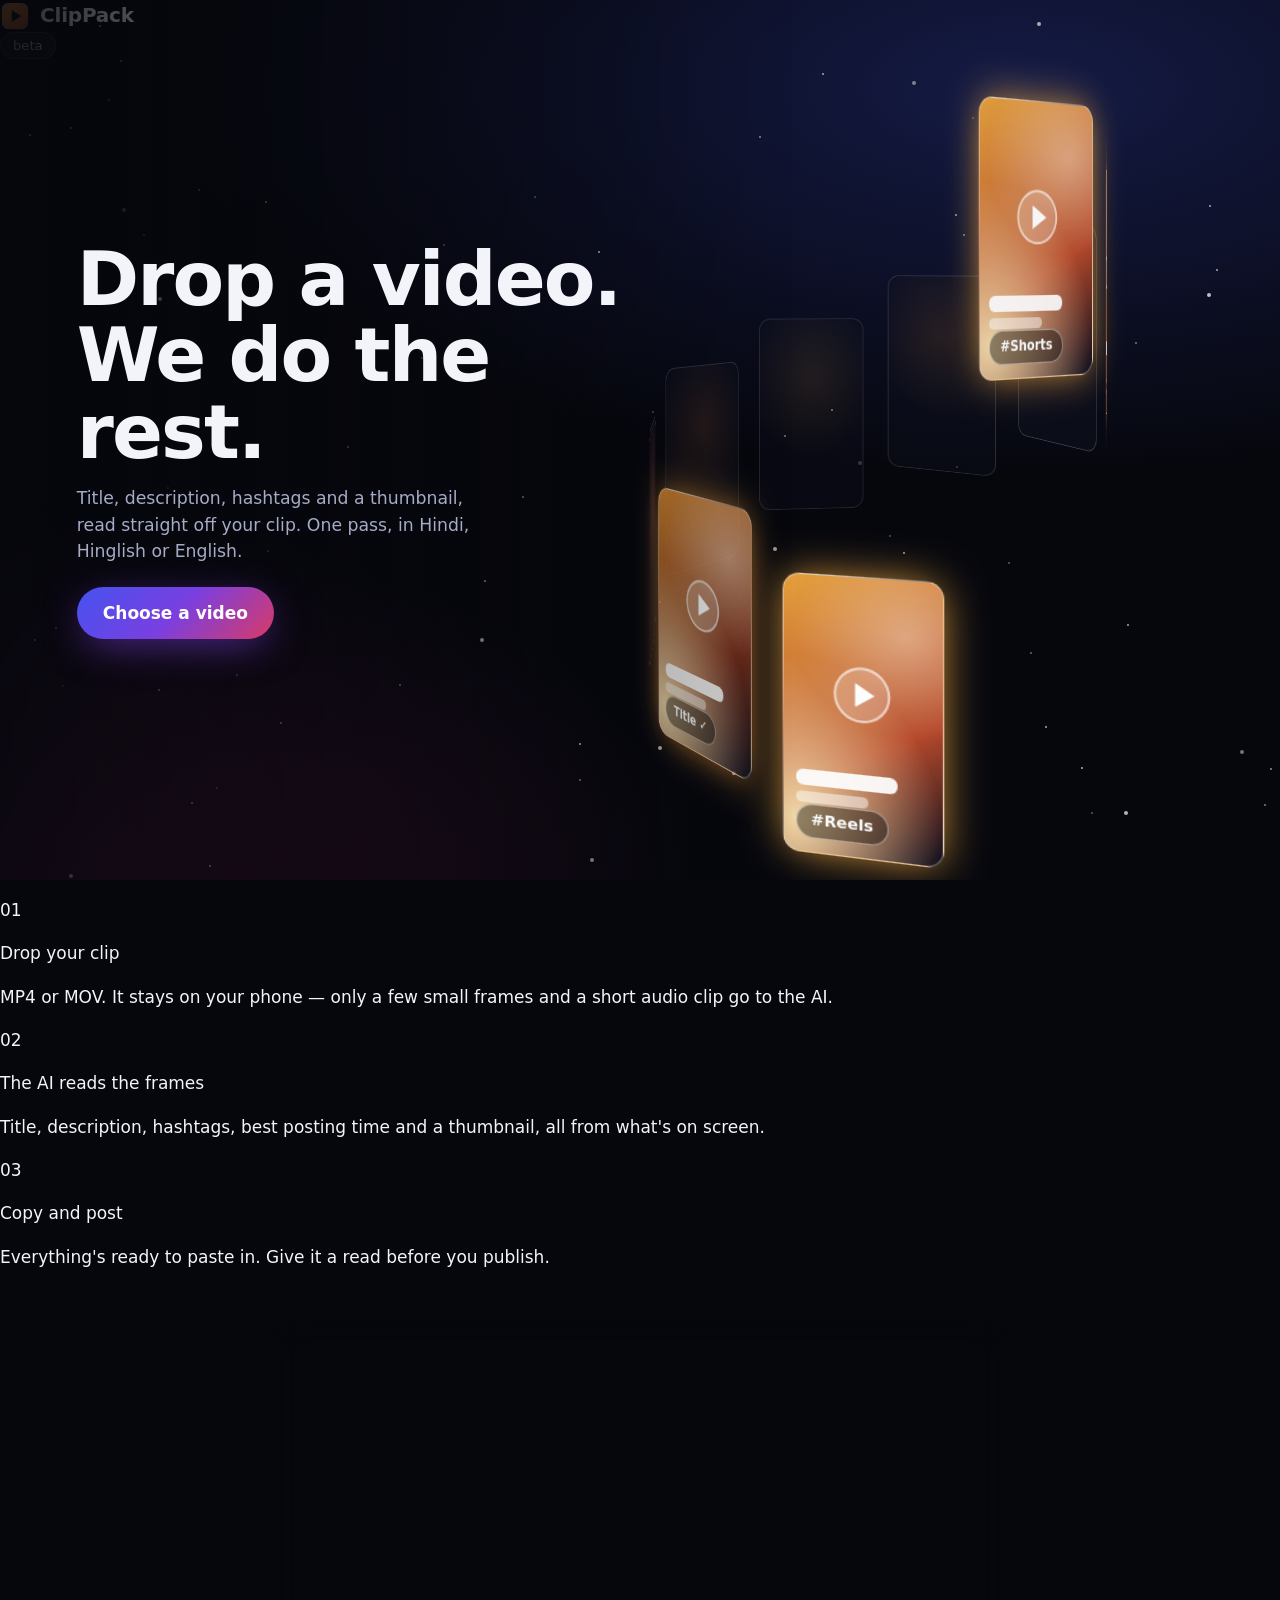
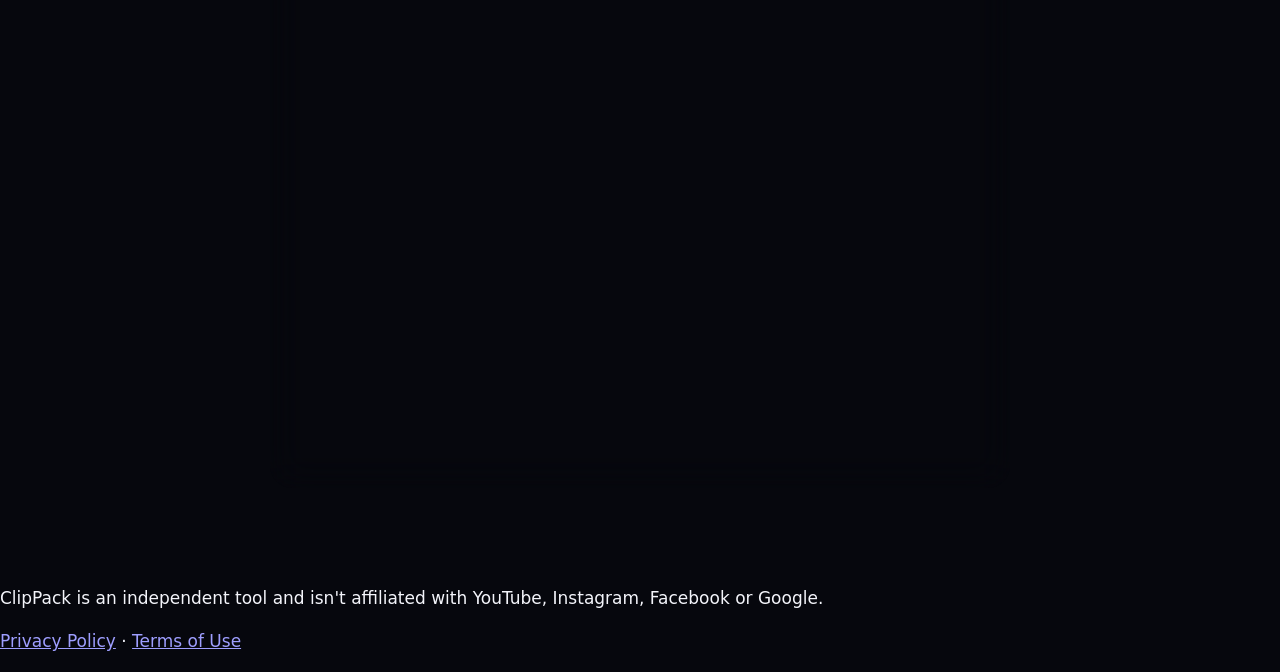
==== commit f3873825: "index.html" ====
--- a/index.html
+++ b/index.html
@@ -73,6 +73,7 @@
           <option value="ytshorts">YouTube Shorts</option>
           <option value="ytlong">YouTube (long video)</option>
           <option value="reels">Instagram Reels</option>
+          <option value="tiktok">TikTok</option>
           <option value="fb">Facebook</option>
         </select>
       </div>
@@ -144,11 +145,16 @@
       <div class="ptabs" id="ptabs" role="group" aria-label="Platform">
         <button class="stylechip" type="button" data-p="ytshorts" aria-pressed="false">Shorts</button>
         <button class="stylechip" type="button" data-p="reels" aria-pressed="false">Reels</button>
+        <button class="stylechip" type="button" data-p="tiktok" aria-pressed="false">TikTok</button>
         <button class="stylechip" type="button" data-p="fb" aria-pressed="false">Facebook</button>
         <button class="stylechip" type="button" data-p="ytlong" aria-pressed="false">YT long</button>
       </div>
       <p class="titles-single" id="pTitle"></p>
-      <p class="pre" id="pDescription" style="margin-top:10px"></p>
+      <p class="count" id="pTitleCount"></p>
+      <p class="alt-h">Two more titles to A/B test</p>
+      <ul class="replies" id="pAlts"></ul>
+      <p class="pre" id="pDescription" style="margin-top:16px"></p>
+      <p class="count" id="pDescCount"></p>
       <ul class="chips" id="pHashtags" style="margin-top:10px"></ul>
     </div>
 
